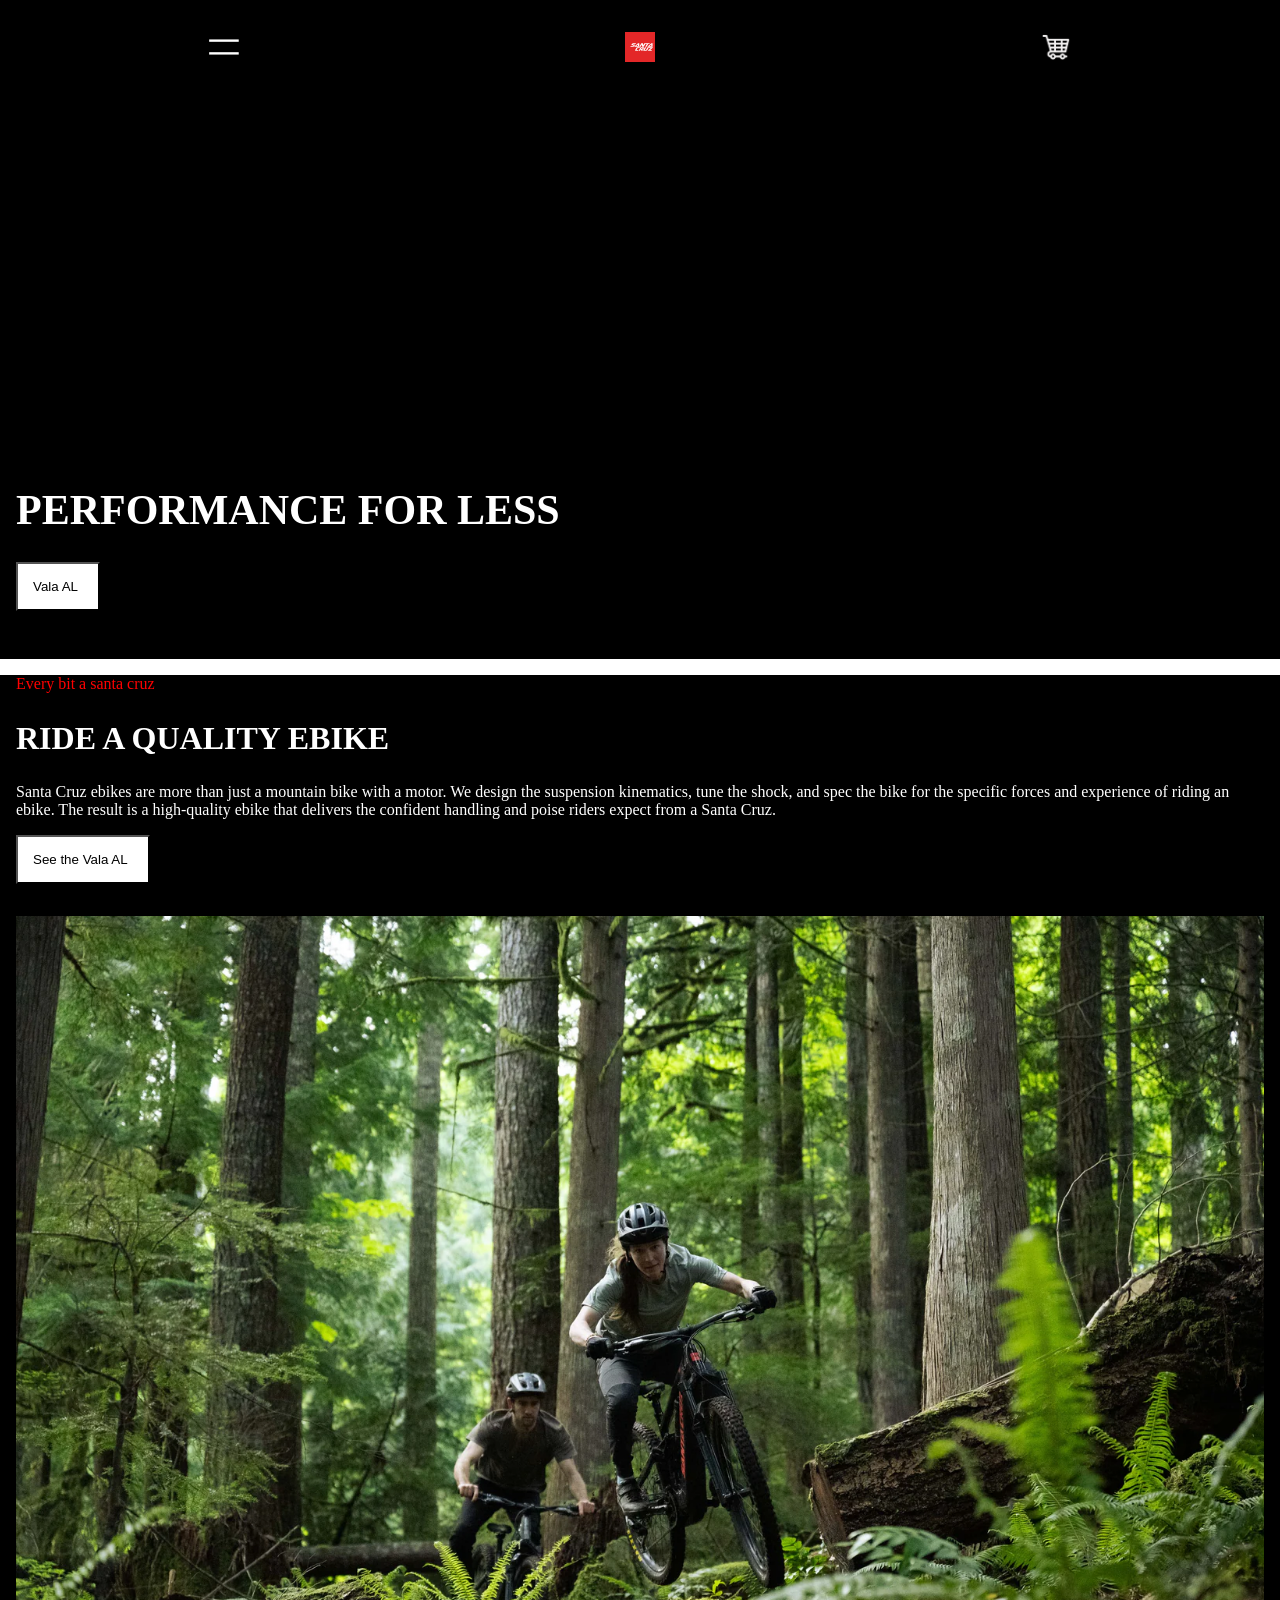
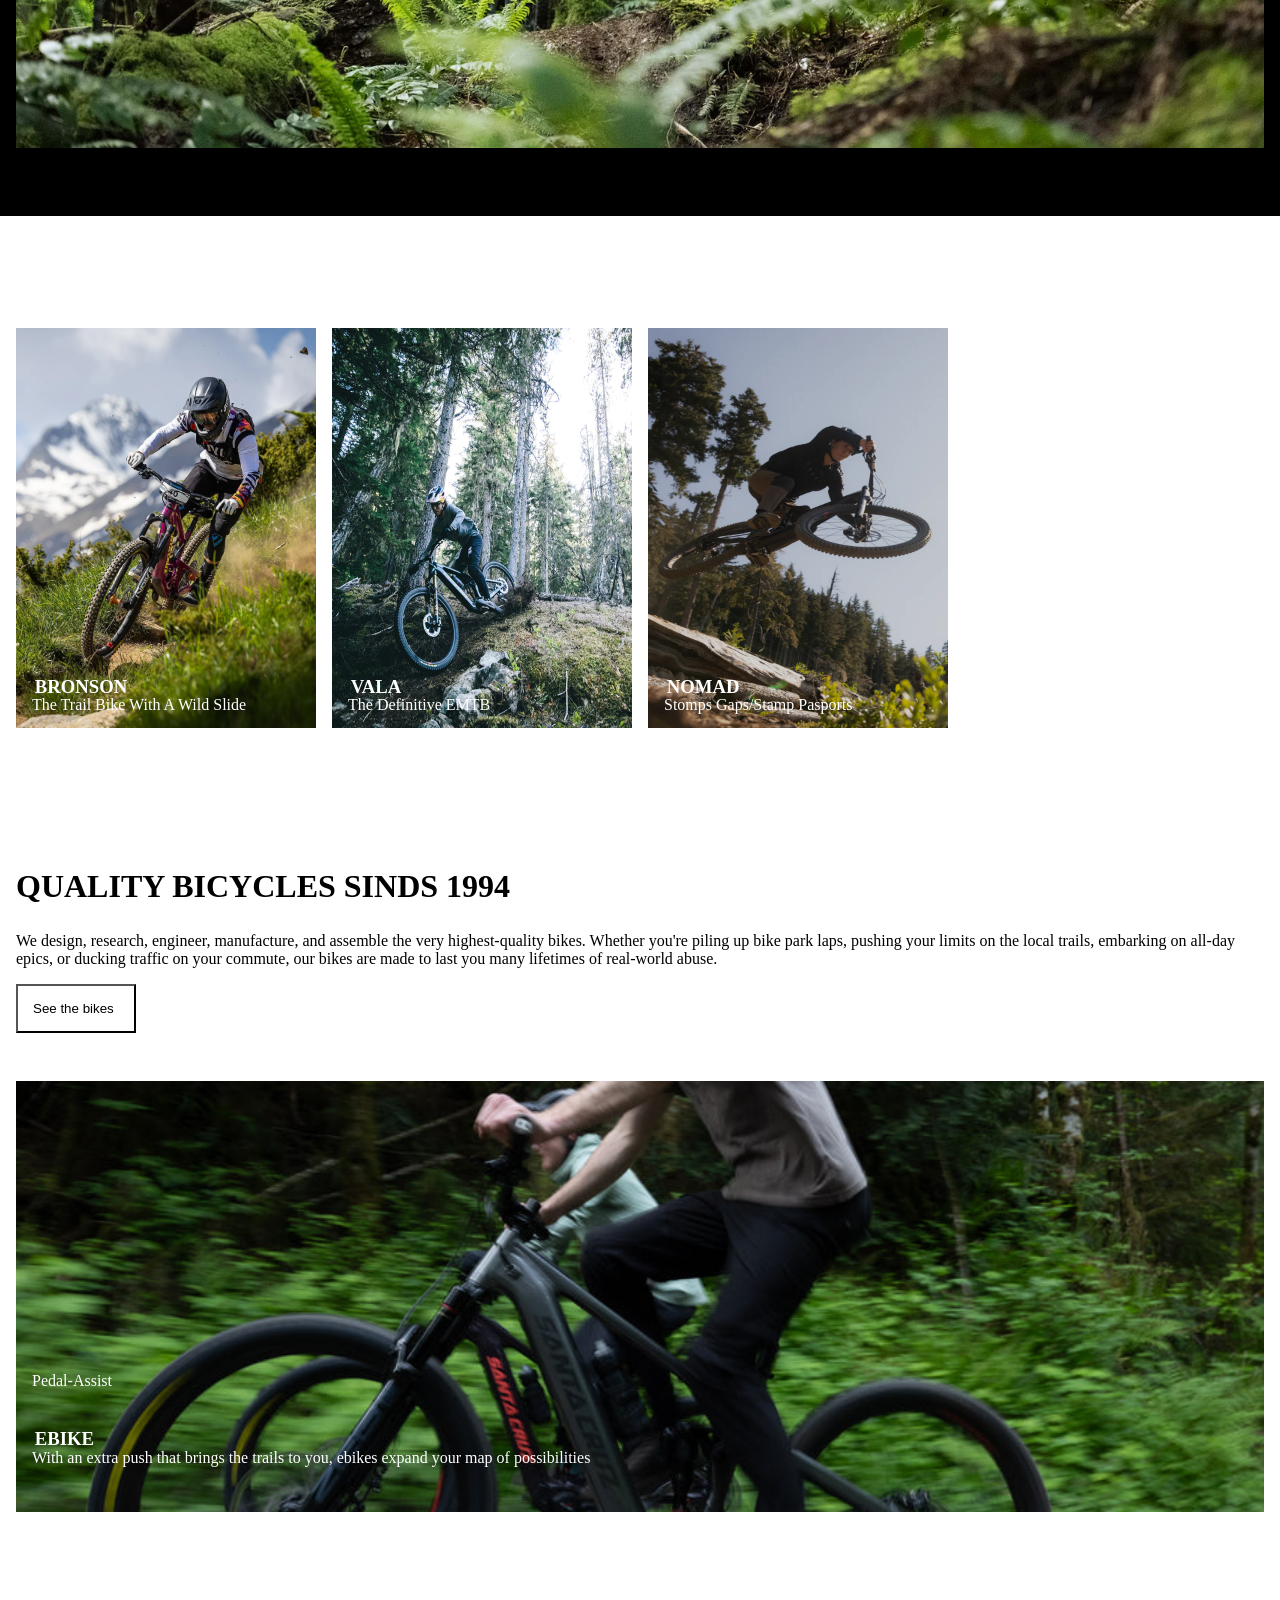
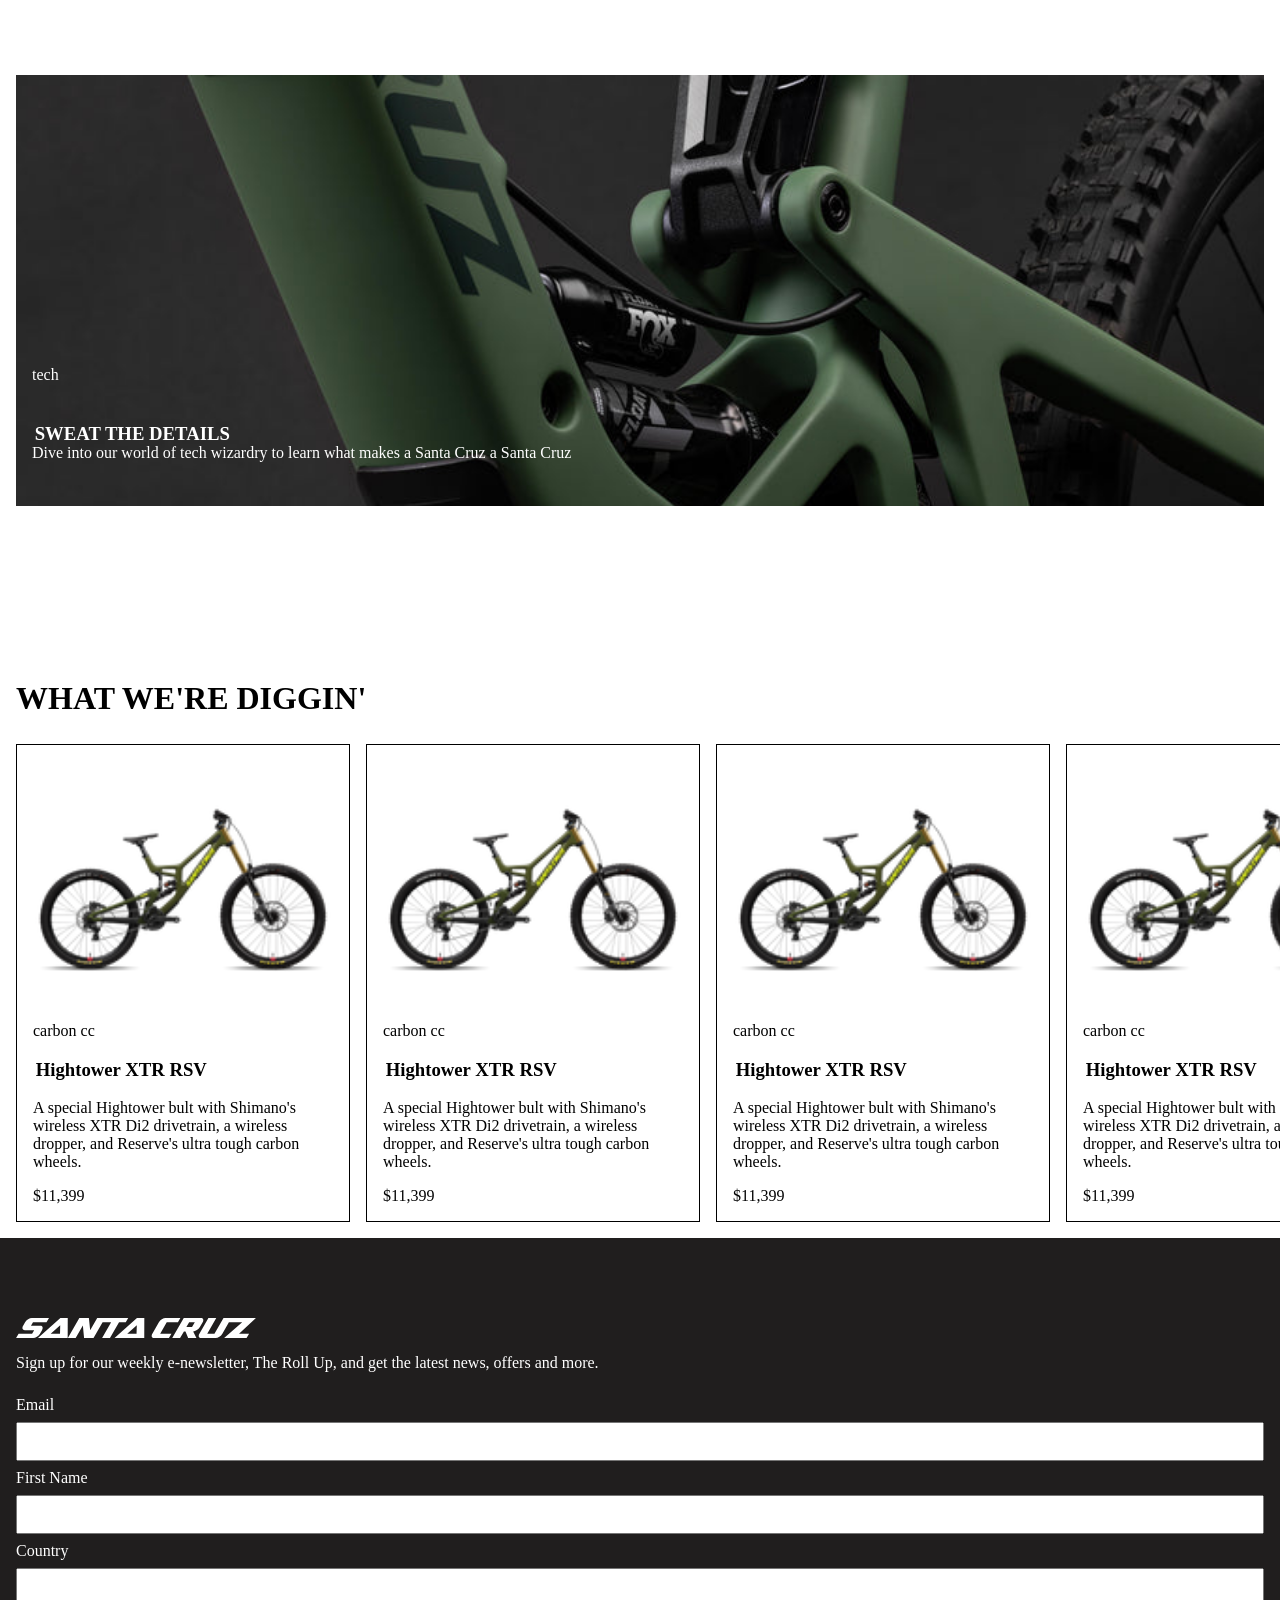
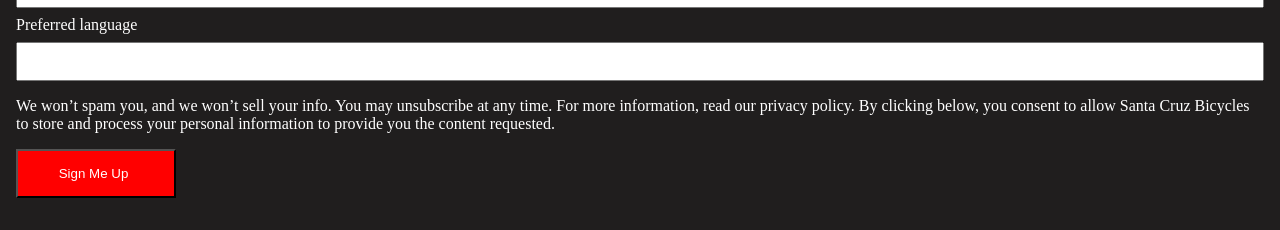
==== index.html @ 04591204 "Update index.html" ====
<!DOCTYPE html>
<html lang="en">
<head>
    <meta charset="UTF-8">
    <meta name="viewport" content="width=device-width, initial-scale=1.0">
    <title>Santacruz</title>
    <link rel="stylesheet" type="text/css" href="styles/style.css">
</head>
<body>
    <Header>
        <nav>
            <ul>
                <li> <img src="images/button-hamburger.png" alt="hamburger menu"> </li>
                <li> <img src="images/header-logo.svg" alt="logo santa cruz"> </li>
                <li> <img src="images/shoping-cart.jpg" alt="winkelkar button"> </li>
            </ul>     
        </nav>
        <h1> PERFORMANCE FOR LESS</h1>
        <button type="button"> Vala AL</button>
    </Header>

    <section>
        <p class=" subtekst"> Every bit a santa cruz</p>
        <h2> RIDE A QUALITY EBIKE</h2>
        <p> Santa Cruz ebikes are more than just a mountain bike with a motor. We design the suspension kinematics, tune the shock, and spec the bike for the specific forces and experience of riding an ebike. The result is a high-quality ebike that delivers the confident handling and poise riders expect from a Santa Cruz.</p>
        <button type="button"> See the Vala AL</button>
        <img src="images/img-bos.webp" alt="mtb rijder in het bos">
    </section>

    <section class="scrollbar">
        <div class=" scroll">
            <ul>
                <li> 
                    <img src="images/img-section.webp" alt="mtb rijder in de bergen"> 
                    <h3> BRONSON</h3>
                    <p> The Trail Bike With A Wild Slide</p>
                </li>
                <li> 
                    <img src="images/img-section2.jpg" alt="mtb rijder in het bos"> 
                    <h3>VALA</h3>
                    <p> The Definitive EMTB</p>
                </li>
                <li> 
                    <img src="images/img-section3.webp" alt="mtb rijder die een sprong maakt"> 
                    <h3>NOMAD</h3>
                    <p> Stomps Gaps/Stamp Pasports</p>
                </li>
            </ul>
        </div>
        <h2> QUALITY BICYCLES SINDS 1994</h2>
        <p> We design, research, engineer, manufacture, and assemble the very highest-quality bikes. Whether you're piling up bike park laps, pushing your limits on the local trails, embarking on all-day epics, or ducking traffic on your commute, our bikes are made to last you many lifetimes of real-world abuse.</p>
        <button type="button"> See the bikes</button>
    </section>

    <section class="preview">
        <ul>
            <li>
                <img src="images/PG_250523_Vala_01085.jpg" alt="afbeelding voor een electrische mtb bike">
                <div class="tekst-over-img"> 
                    <p> Pedal-Assist</p>
                    <h3>EBIKE</h3>
                    <p> With an extra push that brings the trails to you, ebikes expand your map of possibilities</p>
                </div>   
            </li>
            <li>
                <img src="images/MY26_bronson_details_011.jpg" alt="closse up van het frame van de fiets">
                <p> tech </p>
                <h3>SWEAT THE DETAILS</h3>
                <p> Dive into our world of tech wizardry to learn what makes a Santa Cruz a Santa Cruz</p>
            </li>
        </ul>
    </section>
    <section>
        <h2> WHAT WE'RE DIGGIN'</h2>
        <ul>
            <li>
                <img src="images/MY25_V10_CC_DH_X01_GlossKelpGreen_2052f080-0261-4705-94ce-bcce536d07d3.png" alt=" voorbeeld van een product fiets">
                <p> carbon cc</p>
                <h3> Hightower XTR RSV </h3>
                <p> A special Hightower bult with Shimano's wireless XTR Di2 drivetrain, a wireless dropper, and Reserve's ultra tough carbon wheels.</p>
                <p> $11,399</p>
            </li>
            <li>
                <img src="images/MY25_V10_CC_DH_X01_GlossKelpGreen_2052f080-0261-4705-94ce-bcce536d07d3.png" alt=" voorbeeld van een product fiets">
                <p> carbon cc</p>
                <h3> Hightower XTR RSV </h3>
                <p> A special Hightower bult with Shimano's wireless XTR Di2 drivetrain, a wireless dropper, and Reserve's ultra tough carbon wheels.</p>
                <p> $11,399</p>
            </li>
            <li>
                <img src="images/MY25_V10_CC_DH_X01_GlossKelpGreen_2052f080-0261-4705-94ce-bcce536d07d3.png" alt=" voorbeeld van een product fiets">
                <p> carbon cc</p>
                <h3> Hightower XTR RSV </h3>
                <p> A special Hightower bult with Shimano's wireless XTR Di2 drivetrain, a wireless dropper, and Reserve's ultra tough carbon wheels.</p>
                <p> $11,399</p>
            </li>
            <li>
                <img src="images/MY25_V10_CC_DH_X01_GlossKelpGreen_2052f080-0261-4705-94ce-bcce536d07d3.png" alt=" voorbeeld van een product fiets">
                <p> carbon cc</p>
                <h3> Hightower XTR RSV </h3>
                <p> A special Hightower bult with Shimano's wireless XTR Di2 drivetrain, a wireless dropper, and Reserve's ultra tough carbon wheels.</p>
                <p> $11,399</p>
            </li>
            <li>
                <img src="images/MY25_V10_CC_DH_X01_GlossKelpGreen_2052f080-0261-4705-94ce-bcce536d07d3.png" alt=" voorbeeld van een product fiets">
                <p> carbon cc</p>
                <h3> Hightower XTR RSV </h3>
                <p> A special Hightower bult with Shimano's wireless XTR Di2 drivetrain, a wireless dropper, and Reserve's ultra tough carbon wheels.</p>
                <p> $11,399</p>
            </li>
            <li>
                <img src="images/MY25_V10_CC_DH_X01_GlossKelpGreen_2052f080-0261-4705-94ce-bcce536d07d3.png" alt=" voorbeeld van een product fiets">
                <p> carbon cc</p>
                <h3> Hightower XTR RSV </h3>
                <p> A special Hightower bult with Shimano's wireless XTR Di2 drivetrain, a wireless dropper, and Reserve's ultra tough carbon wheels.</p>
                <p> $11,399</p>
            </li>
        </ul>
    </section>

    <footer>
        <img src="images/santa_cruz.svg" alt="logo 2 santa cruz footer">
        <p> Sign up for our weekly e-newsletter, The Roll Up, and get the latest news, offers and more.</p>
        <label> Email</label>
        <input type="email">
        <label> First Name</label>
        <input type="name">
        <label> Country</label>
        <input type="country">
        <label> Preferred language</label>
        <input type="language">
        <p> We won’t spam you, and we won’t sell your info. You may unsubscribe at any time. For more information, read our privacy policy.
            By clicking below, you consent to allow Santa Cruz Bicycles to store and process your personal information to provide you the content requested.</p>
        <button> Sign Me Up</button>
        <a href="product.html"> </a>
    </footer>
</body>
</html>
---- styles/style.css ----
*{
    color: white;
    list-style: none;

}

ul{

    padding: 0px;
}

@font-face {
    font-family: 'proxima-nova';
    src: url(webfontkit-20251126-034941/proxima_nova_regular-webfont.woff2);
    font-weight: normal;
    font-style: normal;
}

@font-face {
    font-family: 'bold';
    src: url(webfontkit-20251126-034941/proxima_nova_semibold-webfont.woff2);
    font-weight: bold;
    font-style: bold;
}

body{
    margin: 0px;
}
.subtekst{
    color: red;
}

h1{
    margin-top: 10em;
    font-size: 42px;
    font-family: 'bold';
}

h2{
 font-size: 32px;
 font-family: 'bold';
}

h3{
    font-family: 'bold';
}

p{
    font-family: 'proxima-nova';
    font-size: 16px;
}

header{
    background-color: black;
    padding-bottom: 3em;
    padding-top: 1em;
}

section, header{
    padding-left: 1em;
    padding-right: 1em;
}

header ul{
    display:flex;
    flex-direction: row;
    justify-content: space-around;
    padding: 0px 0px 0px 0px;
    align-items: center;
}
ul:first-of-type img{
    width: 30px;
}


    



button{
    background-color: white;
    color: black;
    padding: 15px 20px 15px 15px;

}



section:first-of-type{
    background-color: black;
    padding-bottom: 4em;
}

section img{
    max-width: 100%;
    min-width: 300px;
    padding-top: 2em;
}

.scrollbar ul{
    display:flex;
    flex-direction: row;
    flex-shrink: none;
    gap: 1em;
    padding: 0px;

}
 
section:nth-of-type(2){
    background-color: white;
    margin: 0px;
}

.scroll{
    overflow:scroll;
    padding-top: 4em;
}
section:nth-of-type(2) p{
    color:black;
}
section:nth-of-type(2) h2{
    color: black;
}

.scrollbar li img{
width: 300px;
height: 400px;
}

.scrollbar h3{
    position: relative;
    bottom: 4em;
    color: white;
    padding-left: 1em;
    padding-right: 1em;
}

.scrollbar li p{
    position: relative;
    bottom: 6em;
    color: white;
    padding-left: 1em;
    padding-right: 1em;
}




section:nth-of-type(3) img{
    width: 100%;
    height:431px;
    object-fit: cover;
}

section:nth-of-type(3) ul{
    display:flex;
    flex-direction: column;
    padding-left: 0px;
}

.preview p{
    position:relative;
    bottom: 10em;
    color:  white;
    padding-left: 1em;
    padding-right: 1em;
}

.preview h3{
    position: relative;
    bottom: 7.5em;
    padding-left: 1em;
    padding-right: 1em;
    
}

section:nth-of-type(4){
    overflow: scroll;
}

section:nth-of-type(4) ul{
    display:flex;
    flex-direction: row;
    gap: 1em;


}

section:nth-of-type(4) p, section:nth-of-type(4) h3{
    color: black;
    padding-left: 1em;
    padding-right: 1em;
}

section:nth-of-type(4) img{
    padding-left: 1em;
    padding-right: 1em;
}

section:nth-of-type(4) li{
    border-color: black;
    border: 1px solid black;
}

section:nth-of-type(4) h2{
    color: black;
}

footer{
    background-color: #201e1e;
    padding-left: 1em;
    padding-right: 1em;
    padding-top: 2em;
    padding-bottom: 2em;
    display: flex;
    flex-direction: column;
}
footer button{
    width: 12em;
    background-color: red;
    color: white;
}

footer img{
    width: 15em;
    padding-top: 3em;
}

label{
    padding-top: 0.5em;
    padding-bottom: 0.5em;
}
input{
    height: 2.5em;
}
.v10 {
    display: flex;
    Flex-direction: column;
    Justify-content: center;
    align-items: center;
}

.img {
    display: grid;
    grid-template-columns: 1fr;
    grid-template-rows: 1fr;    
    height: 33em;               
    overflow: hidden;
}

.img img {
    grid-area: 1 / 1;
    width: 100%;
    height: 100%;
    object-fit: cover;
}

.img .tekst {
    grid-area: 1 / 1;
    
    display: flex;
    flex-direction: column;
    justify-content: center;
    align-items: center;
    text-align: center;
}

.img .tekst h2, .img .tekst p{
    color: white;
}

.race{
height: 25em;
object-fit: cover;
}

.the-eighth img:nth-of-type(2){
    height: 25em;
    object-fit: cover;
}

.puzzle h2, .puzzle p{
    color: black;
}

.puzzle li{
    border-style: solid;
    border-color: black;
}
.puzzle ul li img{
    height: 13em;
    width: 100%;
    padding-bottom: 2em;
}

.puzzle li h3, .puzzle li p{
    color: black;
    padding-left: 1em;
}

.puzzle ul{
    display: flex;
    flex-direction: column;
    gap: 1em;
}

.details{
    background-color: black;
}

.details ul li p, .details ul li h3, .details ul li button{
    color: white;
}

.about h2, .about p{
    color: black;
}

.about{
    padding-left: 1em;
    padding-bottom: 2em;
}

.filter{
    display:flex;
    Flex-direction: row;
    gap: 1em;
}

.filter button{
    background-color: #f2f2f2;
    border-color: white;
    color: #201e1e;
    font-size: 12px;
    padding: 0.5em;
}
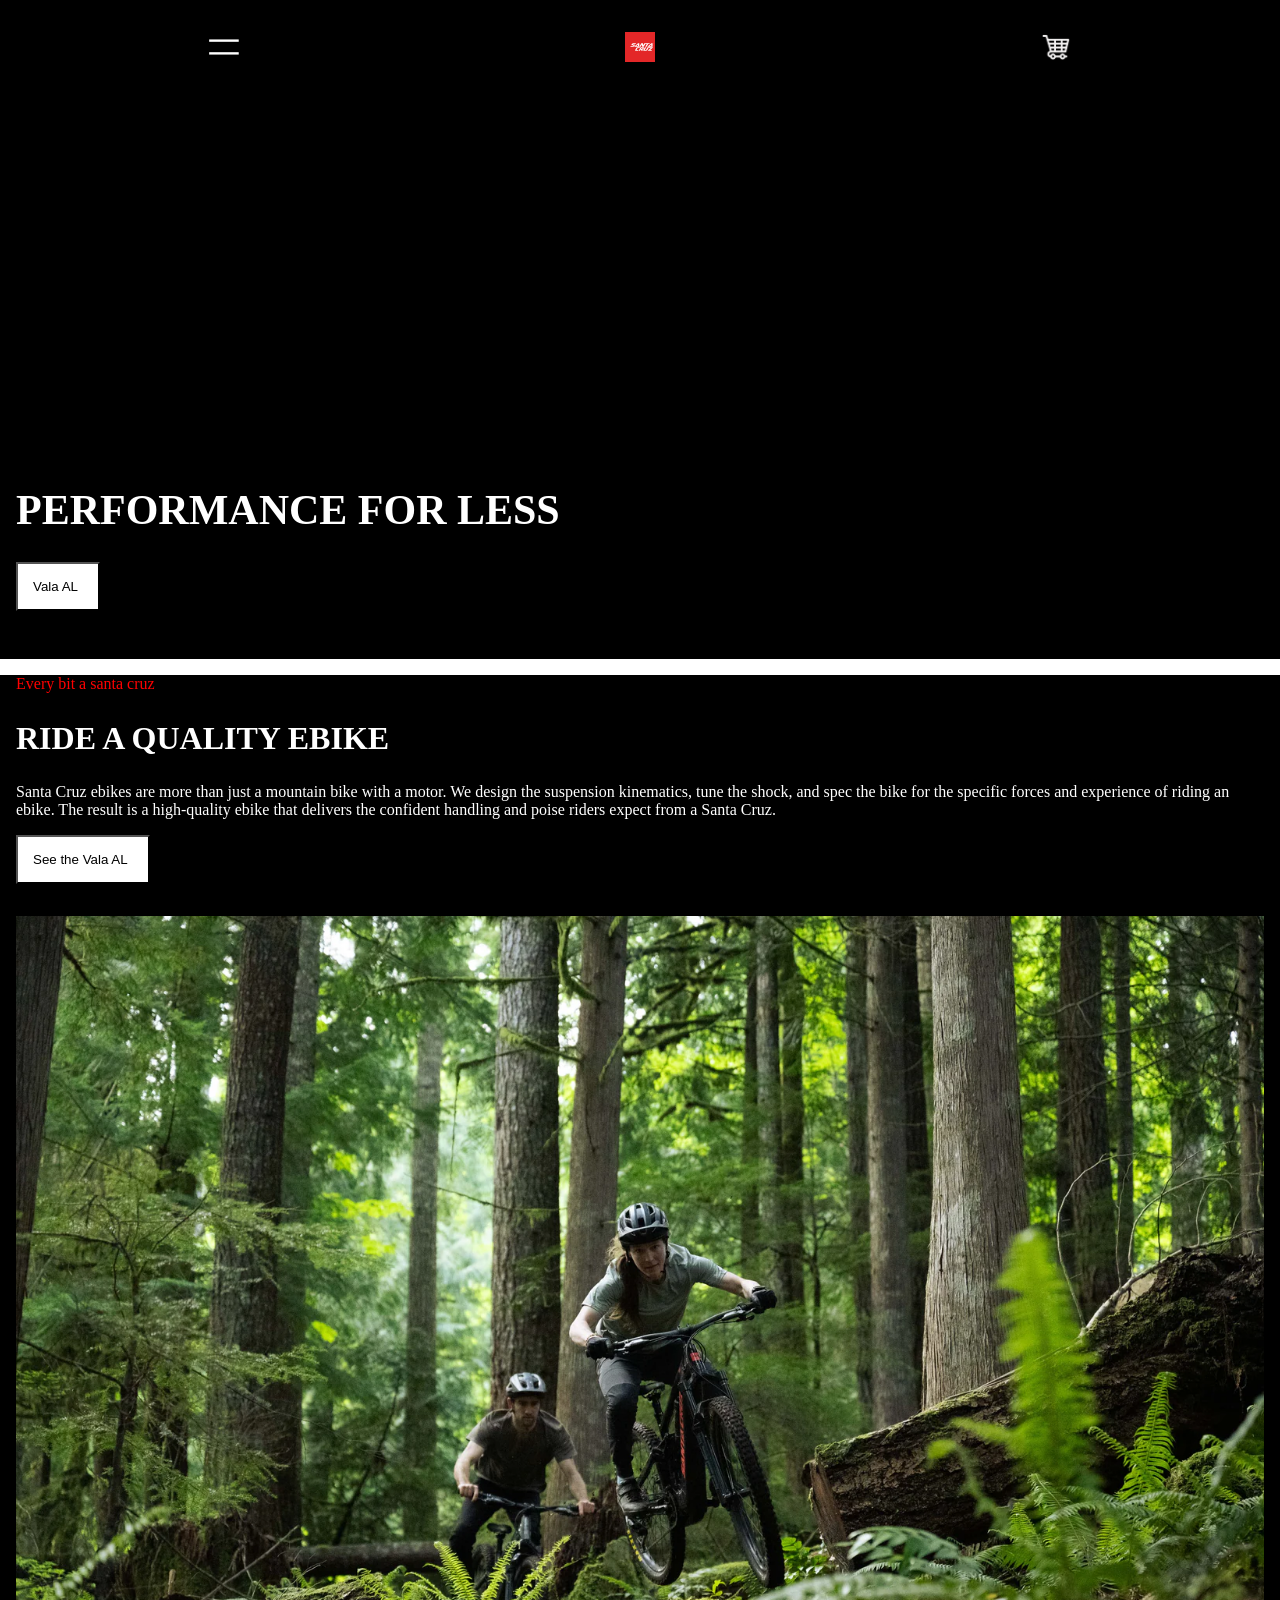
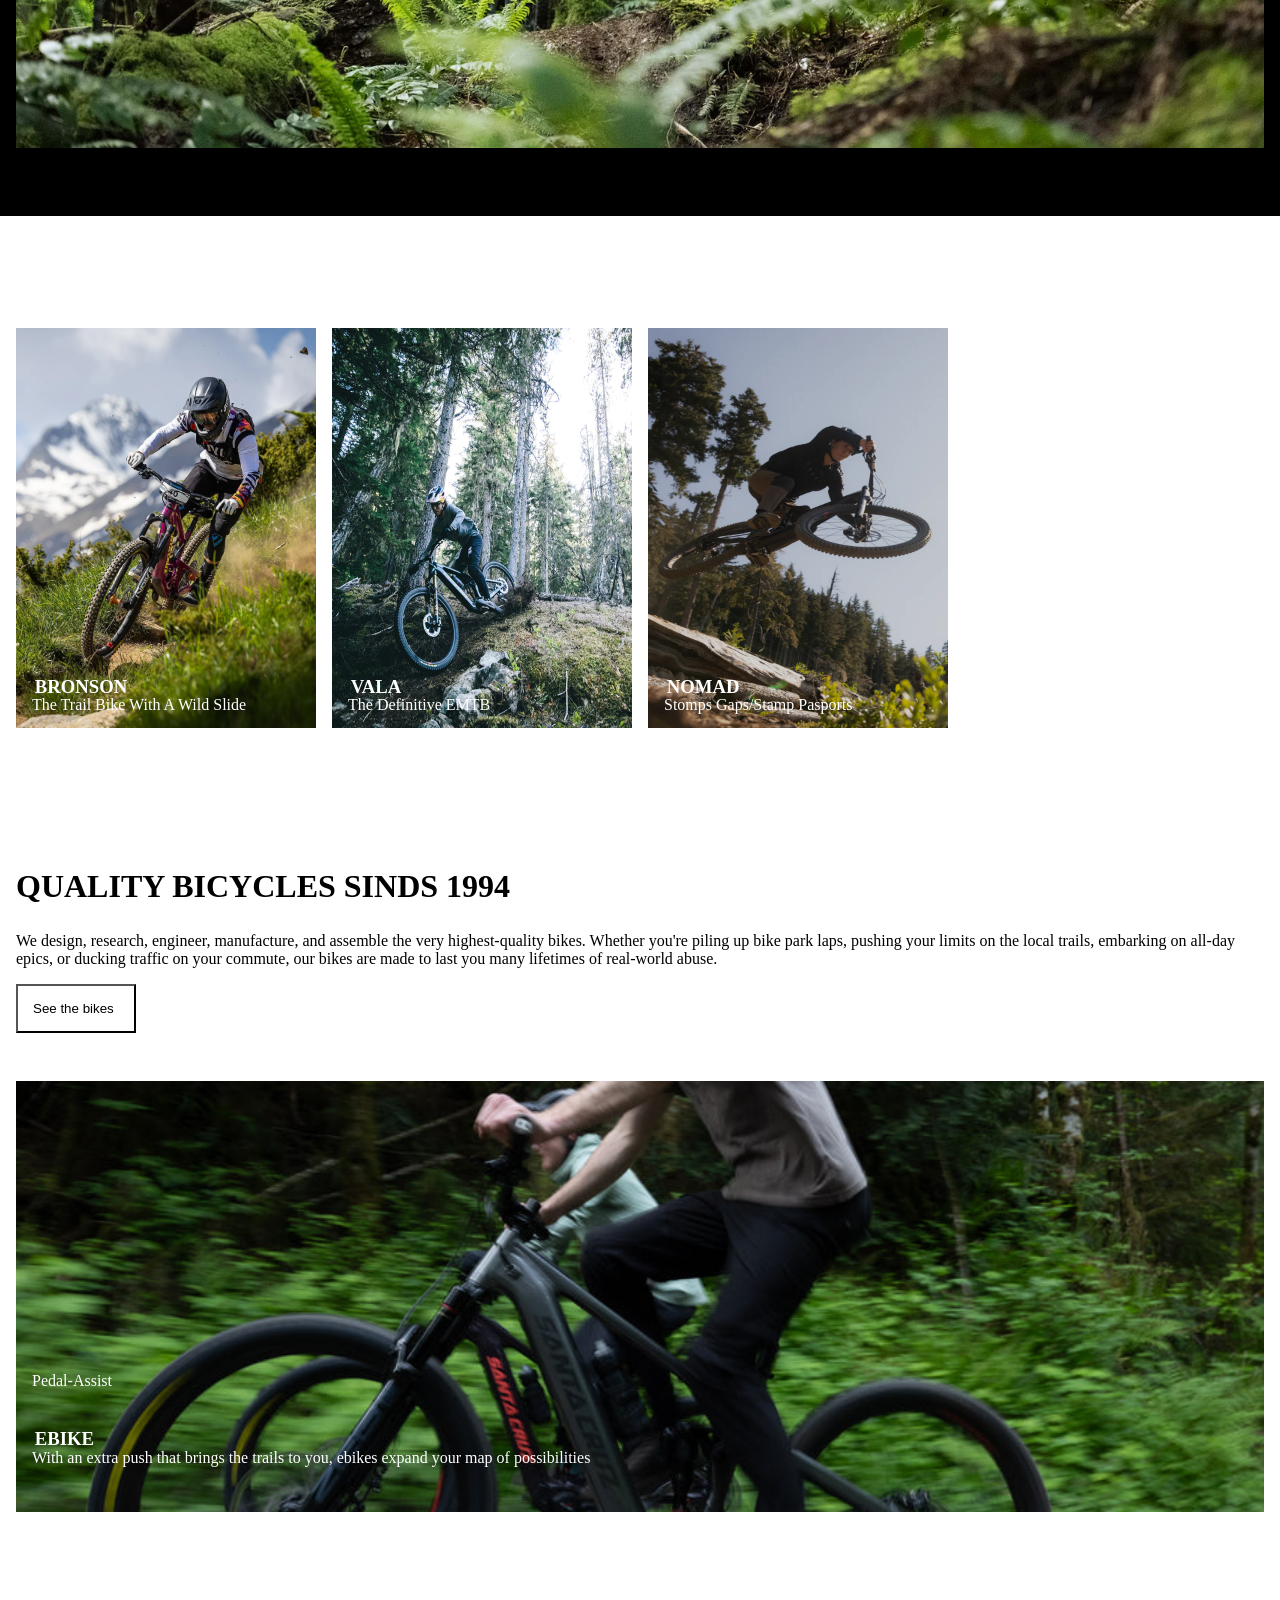
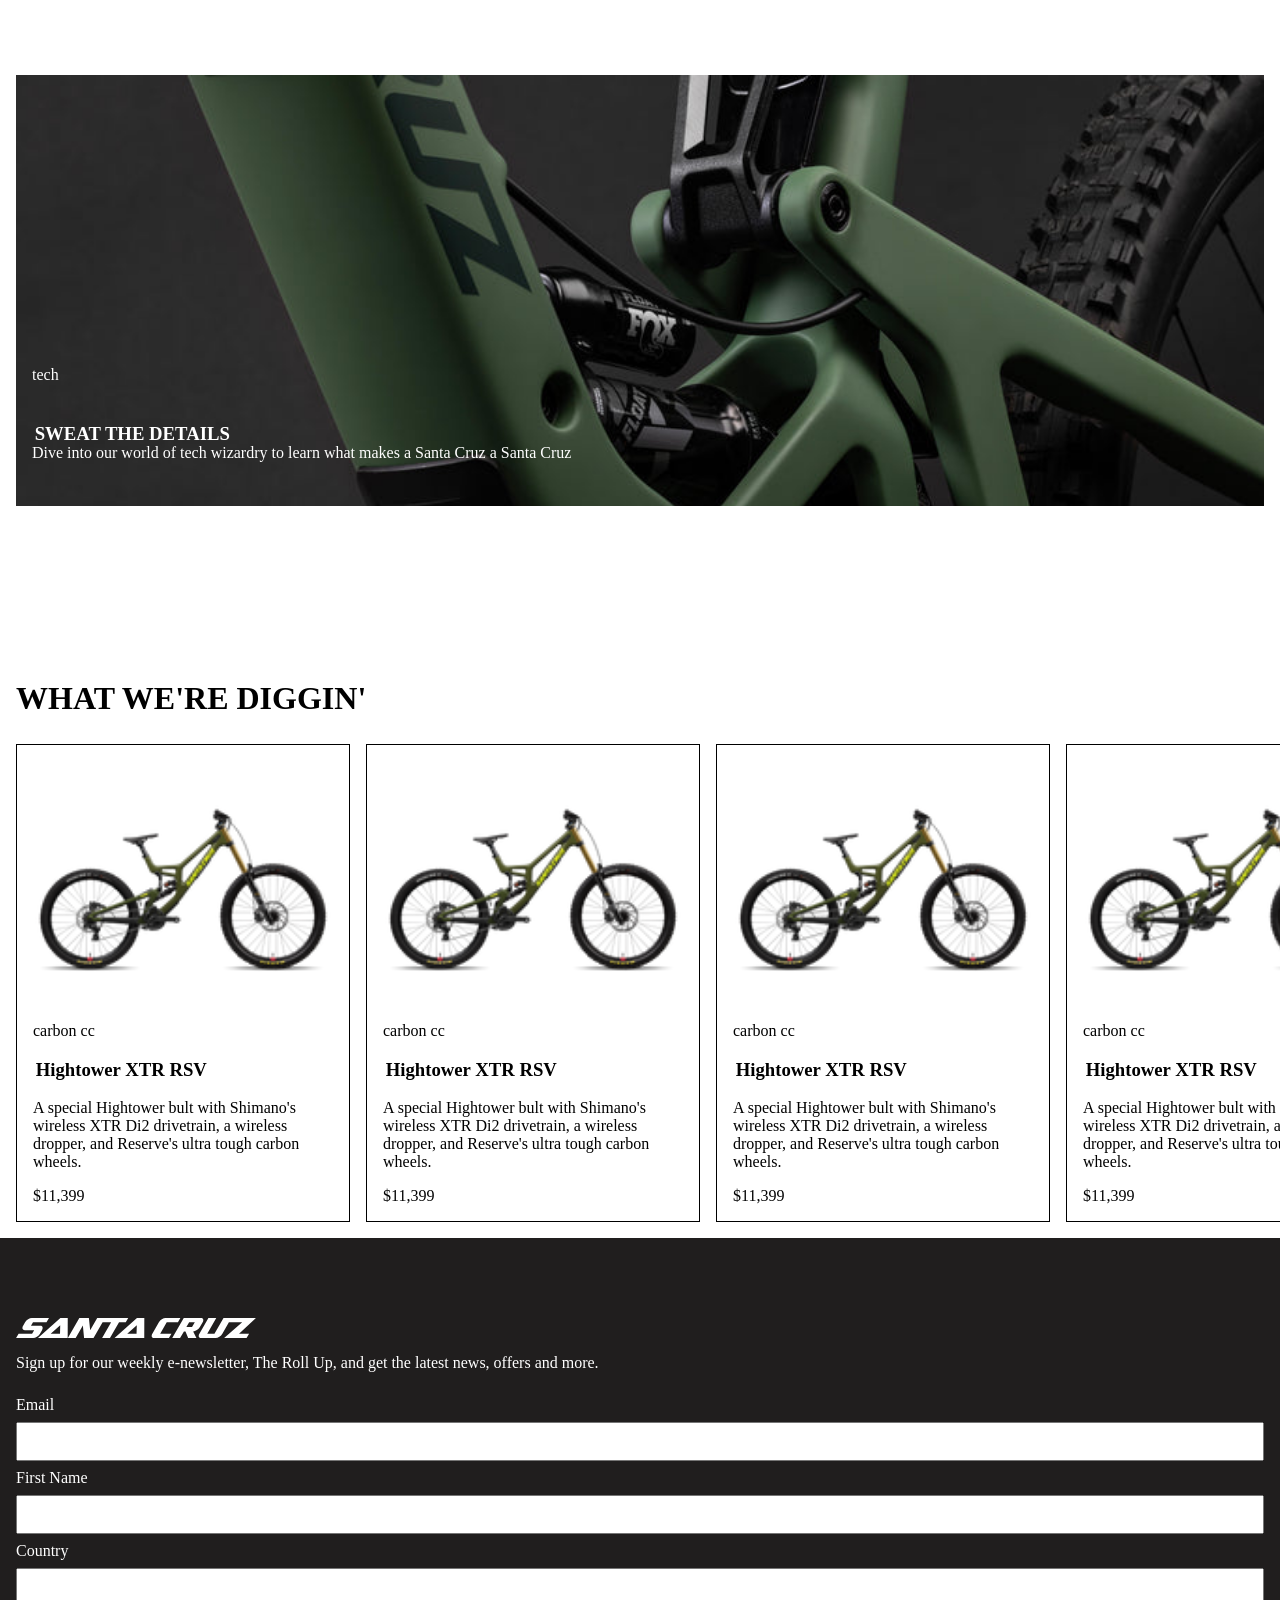
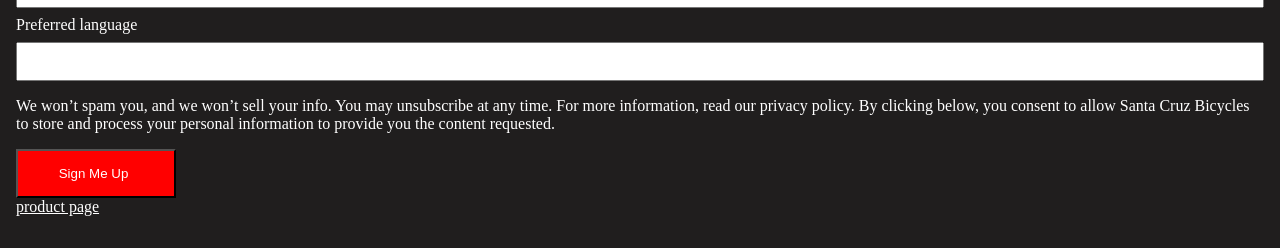
==== commit b62322d2: "Update index.html" ====
--- a/index.html
+++ b/index.html
@@ -132,7 +132,7 @@
         <p> We won’t spam you, and we won’t sell your info. You may unsubscribe at any time. For more information, read our privacy policy.
             By clicking below, you consent to allow Santa Cruz Bicycles to store and process your personal information to provide you the content requested.</p>
         <button> Sign Me Up</button>
-        <a href="product.html"> </a>
+        <a href="product.html"> product page </a>
     </footer>
 </body>
 </html>
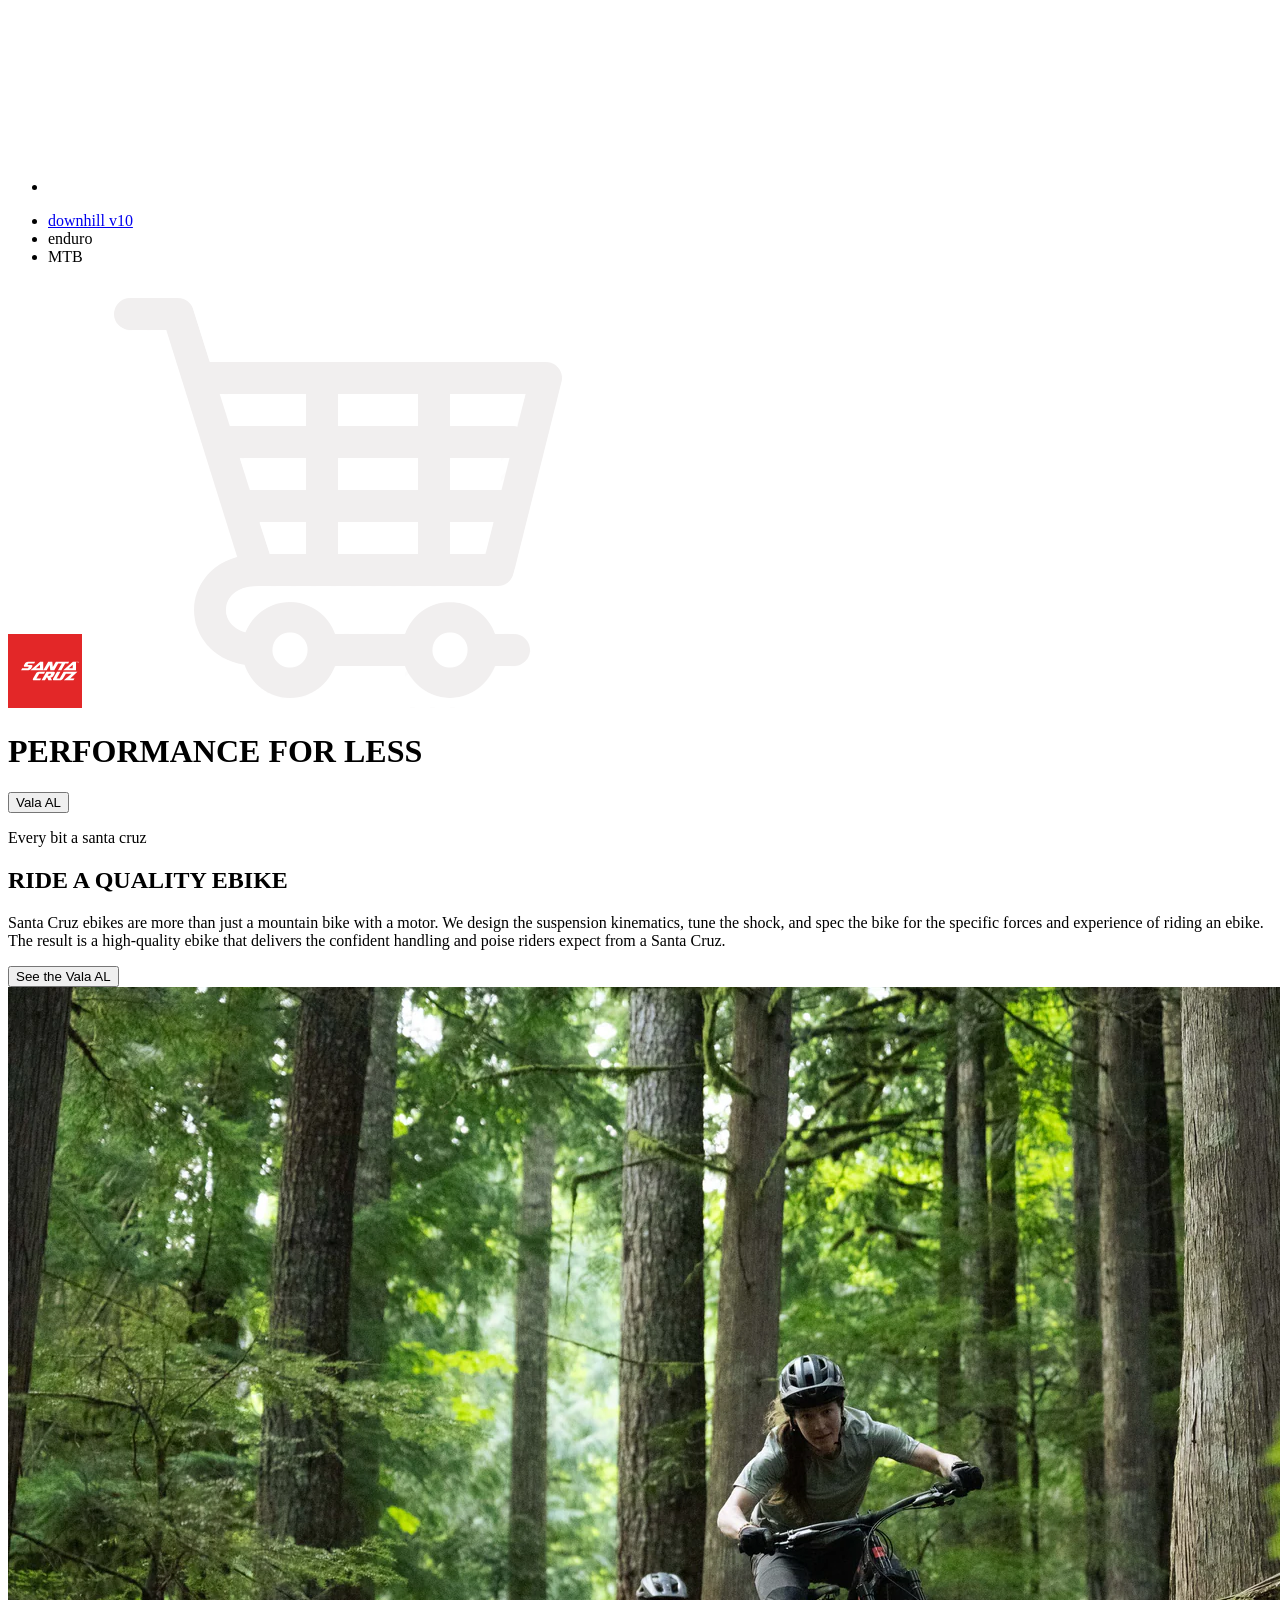
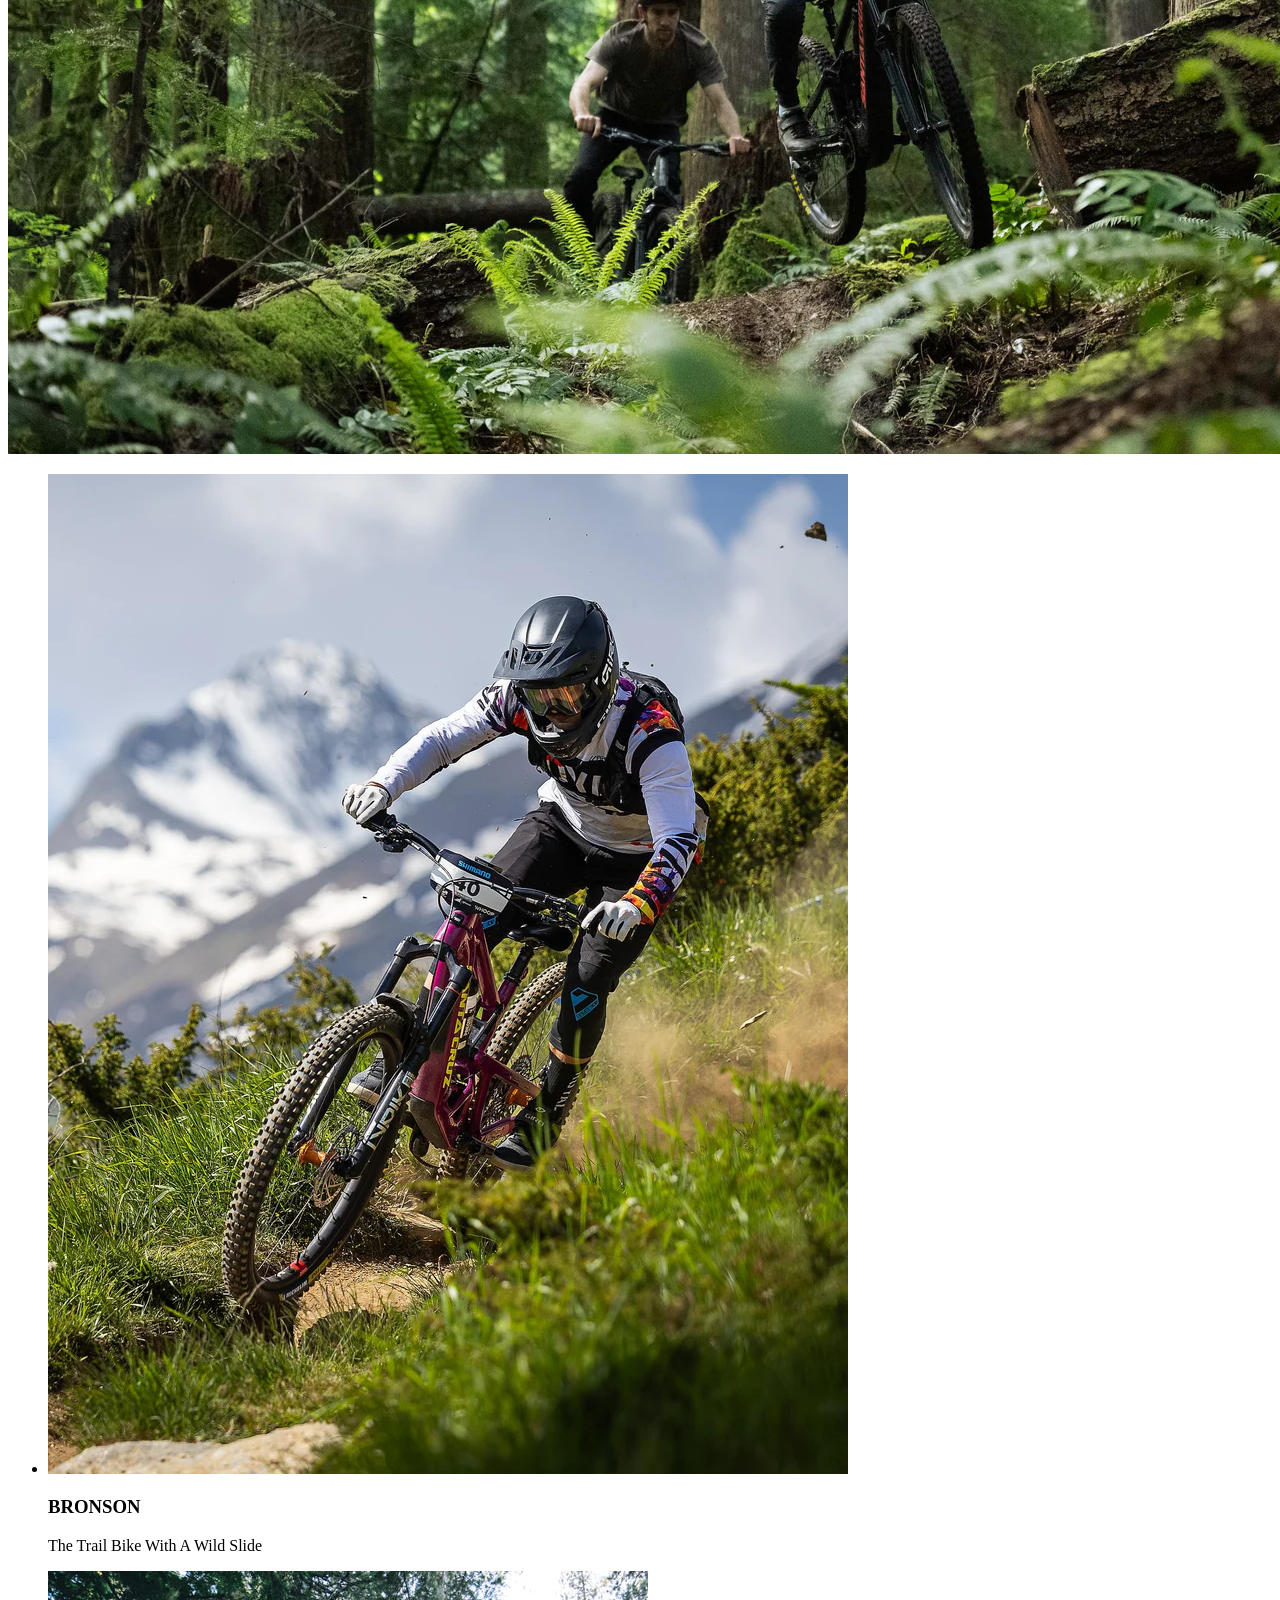
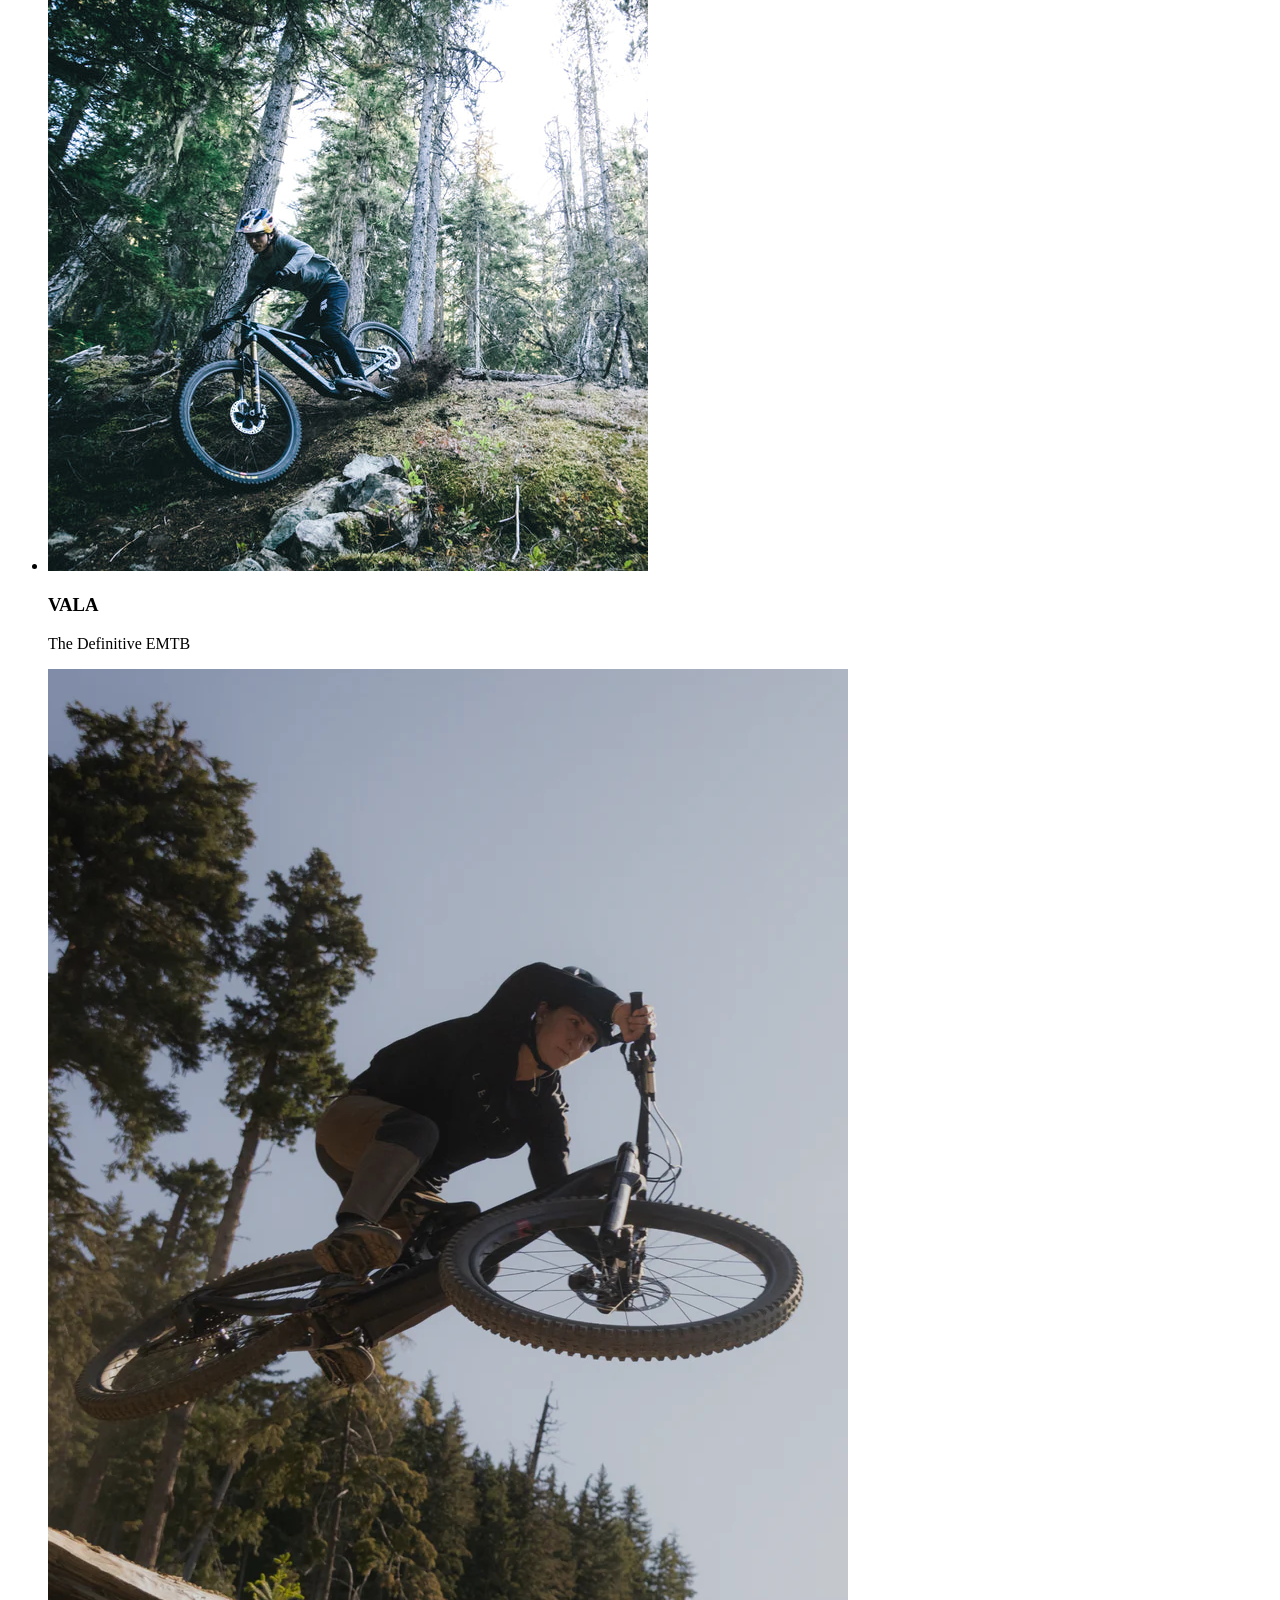
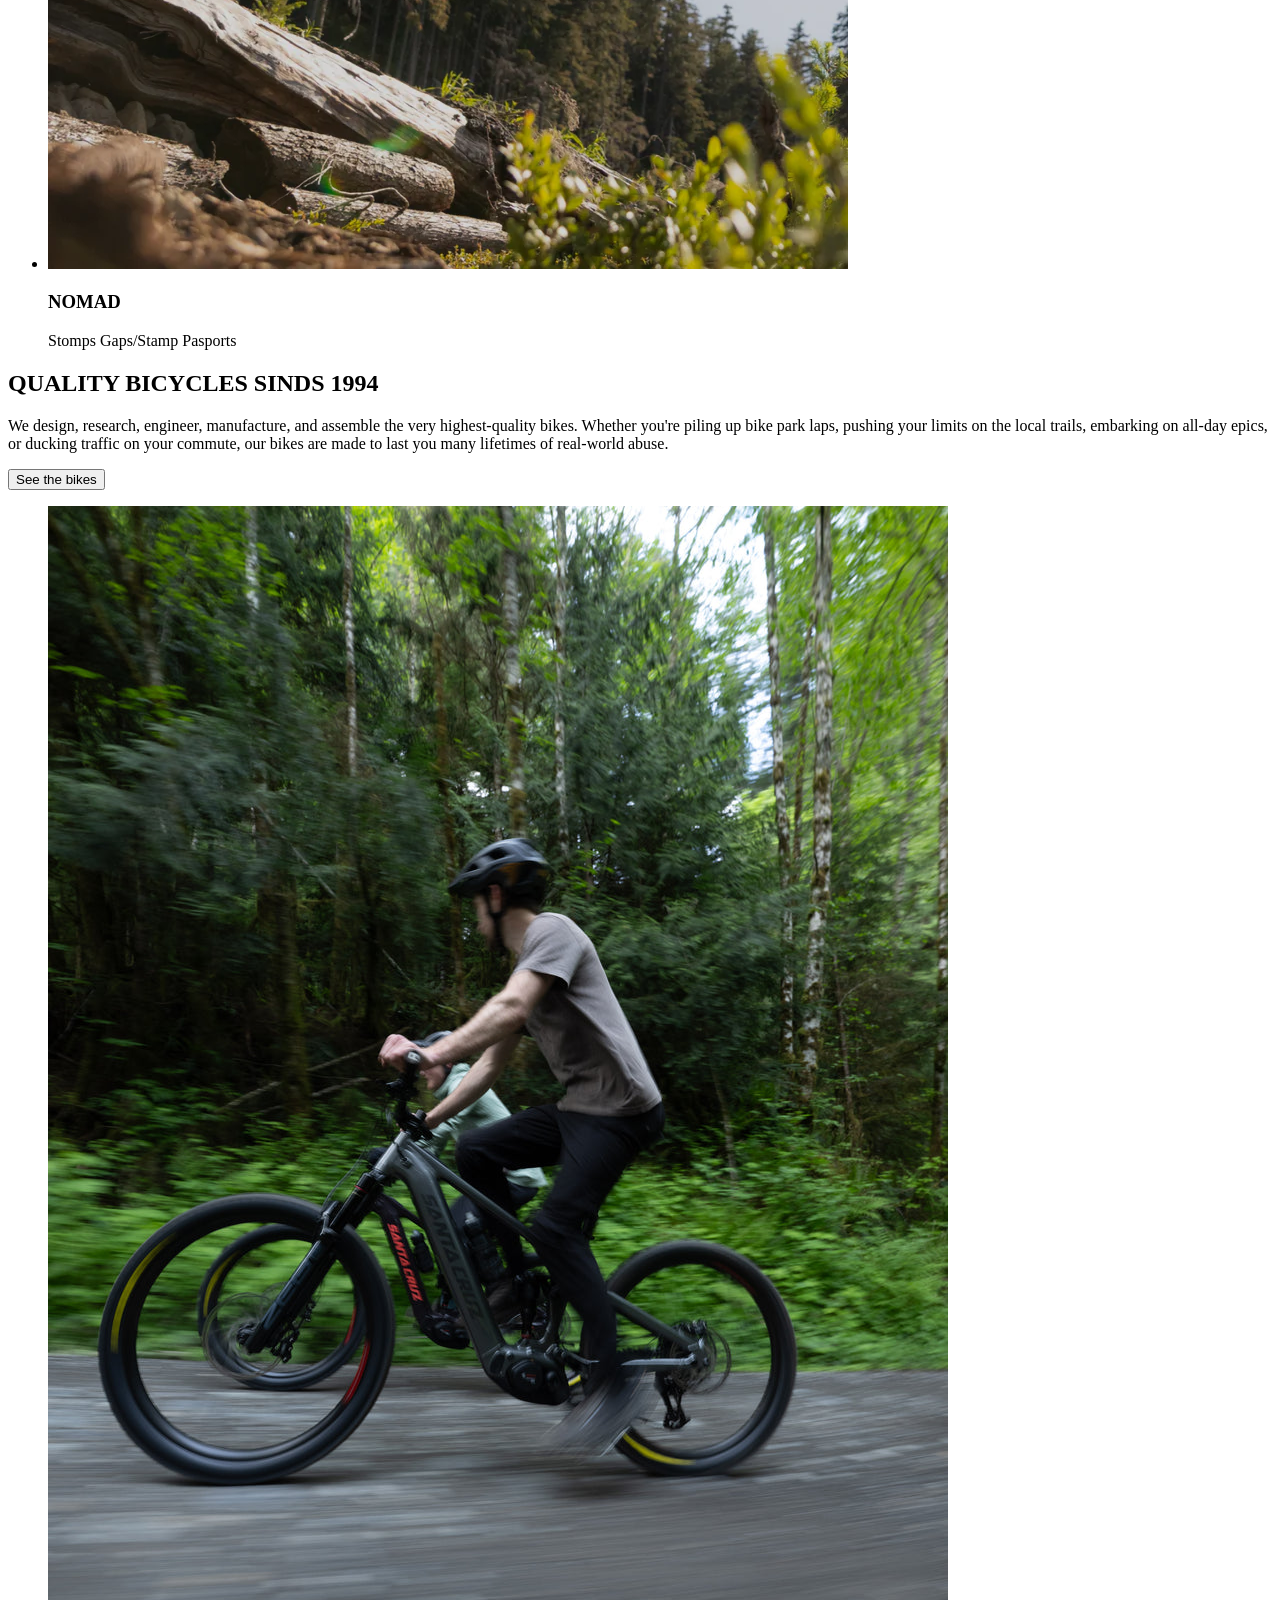
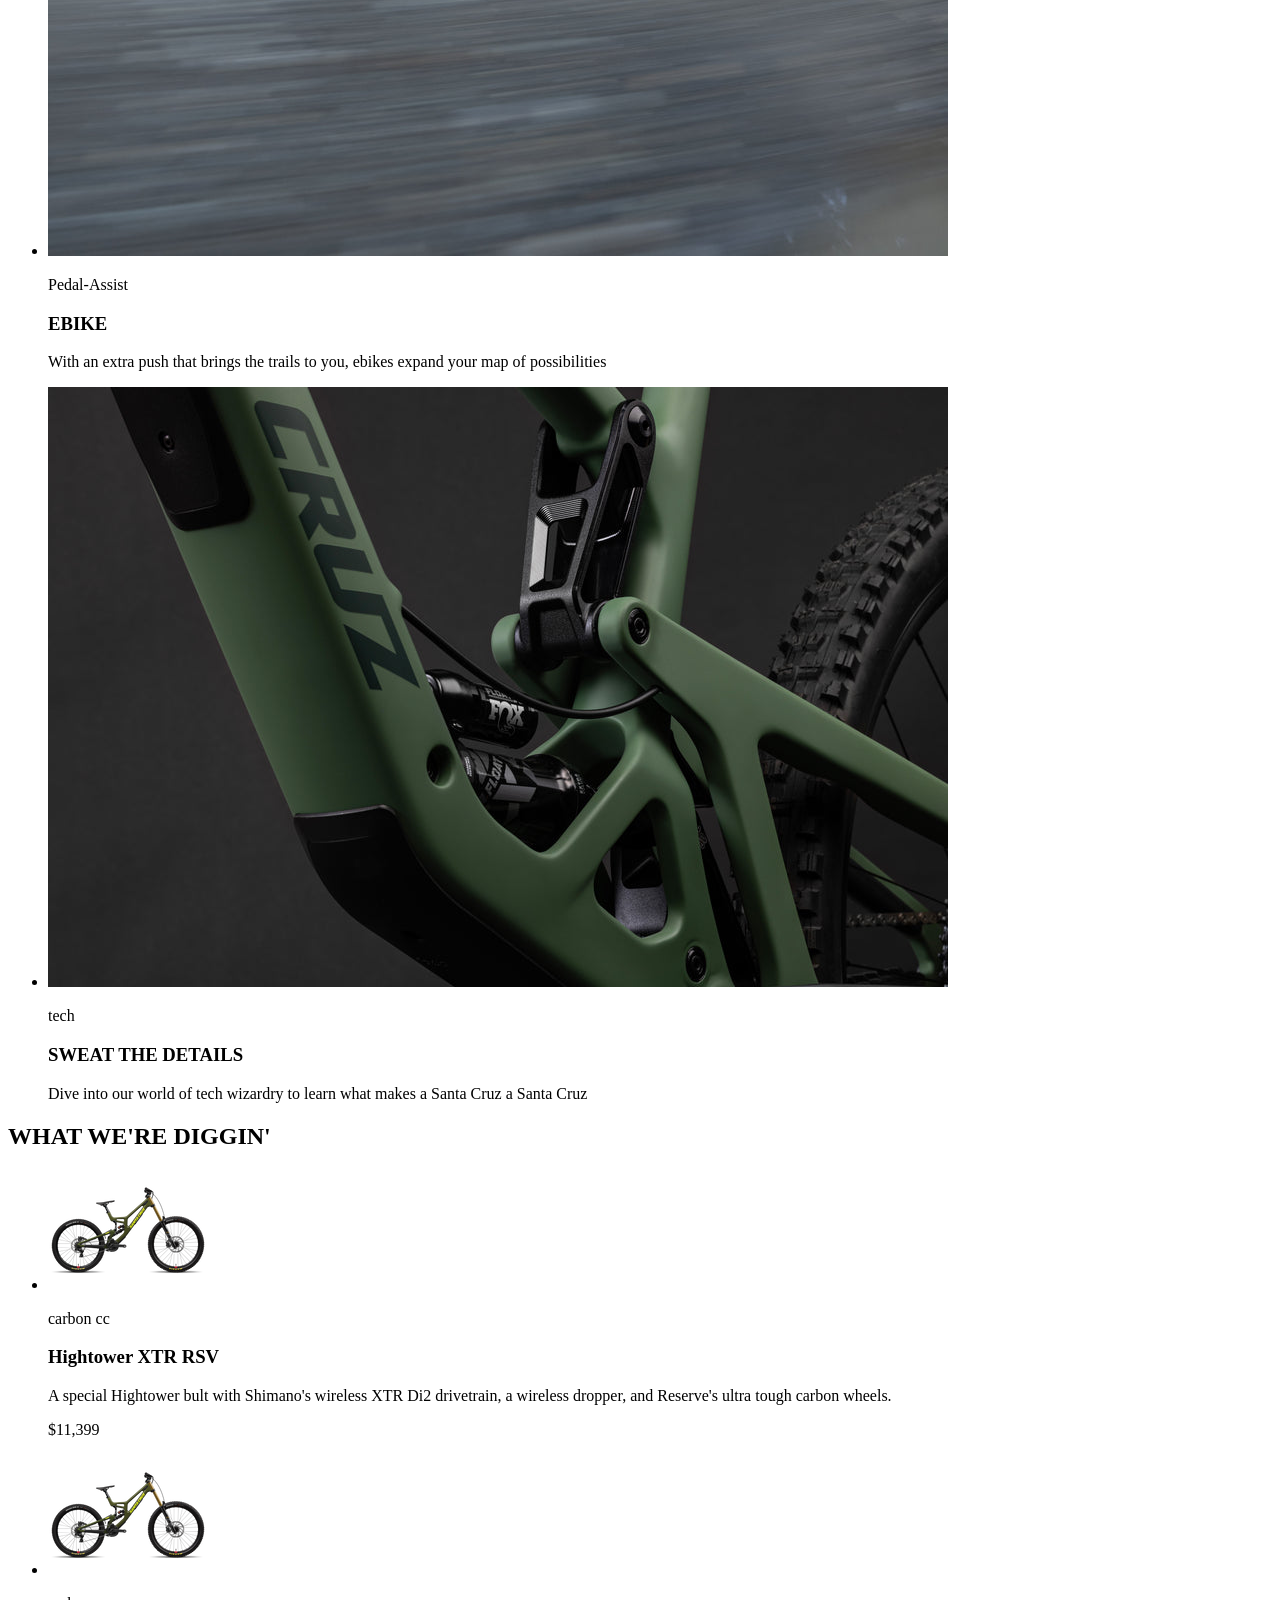
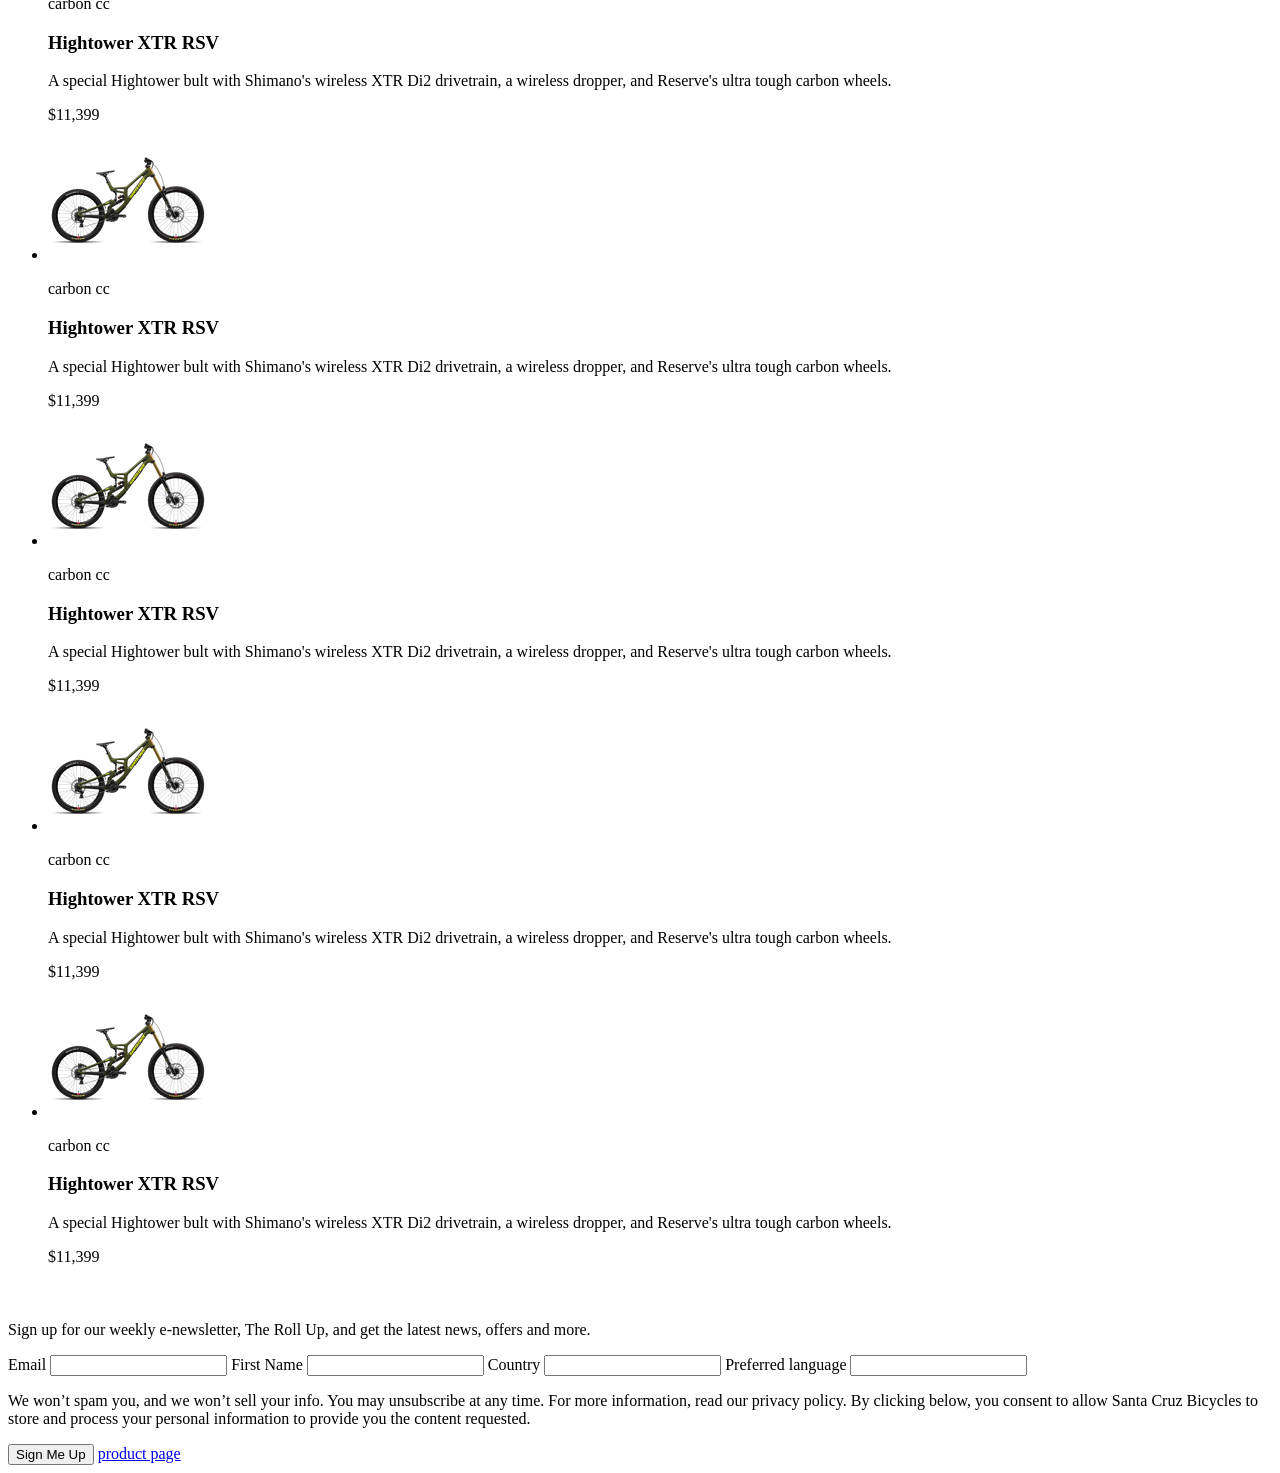
==== commit 19012102: "Update index.html" ====
--- a/index.html
+++ b/index.html
@@ -4,27 +4,45 @@
     <meta charset="UTF-8">
     <meta name="viewport" content="width=device-width, initial-scale=1.0">
     <title>Santacruz</title>
-    <link rel="stylesheet" type="text/css" href="styles/style.css">
+    <link rel="stylesheet" type="text/css" href="styles.css">
+    
 </head>
 <body>
+    
     <Header>
-        <nav>
-            <ul>
-                <li> <img src="images/button-hamburger.png" alt="hamburger menu"> </li>
-                <li> <img src="images/header-logo.svg" alt="logo santa cruz"> </li>
-                <li> <img src="images/shoping-cart.jpg" alt="winkelkar button"> </li>
-            </ul>     
-        </nav>
+
+        <video autoplay loop muted class="background-video">
+            <source src="images/6576765_MountainBikeExtremeSportsActionAdrenaline_By_MXR_Productions_Artlist_HD.mp4" type="video/mp4">
+        </video>
+        
+        <div class="nav">
+            <nav>
+                <div class="menu-button" id="open-menu"></div>
+            <ul class="menu-list" id="menu">
+                <li>
+                    <div class="menu-button" id="close-menu"></div>
+                </li>
+                    <li> <a href="product.html"> downhill v10 </a></li>
+                    <li> enduro</li>
+                    <li> MTB</li>
+            </ul>
+            </nav>
+            <img  src="images/header-logo.svg" alt=" logo van de site">
+            <img src="images/shoping-cart.jpg" alt="afbeelding van een winkelwagen">
+    </div>
         <h1> PERFORMANCE FOR LESS</h1>
         <button type="button"> Vala AL</button>
     </Header>
 
-    <section>
-        <p class=" subtekst"> Every bit a santa cruz</p>
-        <h2> RIDE A QUALITY EBIKE</h2>
-        <p> Santa Cruz ebikes are more than just a mountain bike with a motor. We design the suspension kinematics, tune the shock, and spec the bike for the specific forces and experience of riding an ebike. The result is a high-quality ebike that delivers the confident handling and poise riders expect from a Santa Cruz.</p>
-        <button type="button"> See the Vala AL</button>
-        <img src="images/img-bos.webp" alt="mtb rijder in het bos">
+    <section class="first-section">
+        <div class="responsive">
+            <p class=" subtekst"> Every bit a santa cruz</p>
+            <h2> RIDE A QUALITY EBIKE</h2>
+            <p> Santa Cruz ebikes are more than just a mountain bike with a motor. We design the suspension kinematics, tune the shock, and spec the bike for the specific forces and experience of riding an ebike. The result is a high-quality ebike that delivers the confident handling and poise riders expect from a Santa Cruz.</p>
+            <button type="button"> See the Vala AL</button>
+        </div>
+            <img src="images/img-bos.webp" alt="mtb rijder in het bos">
+        
     </section>
 
     <section class="scrollbar">
@@ -47,9 +65,11 @@
                 </li>
             </ul>
         </div>
-        <h2> QUALITY BICYCLES SINDS 1994</h2>
-        <p> We design, research, engineer, manufacture, and assemble the very highest-quality bikes. Whether you're piling up bike park laps, pushing your limits on the local trails, embarking on all-day epics, or ducking traffic on your commute, our bikes are made to last you many lifetimes of real-world abuse.</p>
-        <button type="button"> See the bikes</button>
+        <div class="links">
+            <h2> QUALITY BICYCLES SINDS 1994</h2>
+            <p> We design, research, engineer, manufacture, and assemble the very highest-quality bikes. Whether you're piling up bike park laps, pushing your limits on the local trails, embarking on all-day epics, or ducking traffic on your commute, our bikes are made to last you many lifetimes of real-world abuse.</p>
+            <button type="button"> See the bikes</button>
+        </div>
     </section>
 
     <section class="preview">
@@ -71,7 +91,7 @@
         </ul>
     </section>
     <section>
-        <h2> WHAT WE'RE DIGGIN'</h2>
+        <h2 class=" color"> WHAT WE'RE DIGGIN'</h2>
         <ul>
             <li>
                 <img src="images/MY25_V10_CC_DH_X01_GlossKelpGreen_2052f080-0261-4705-94ce-bcce536d07d3.png" alt=" voorbeeld van een product fiets">
@@ -124,15 +144,16 @@
         <label> Email</label>
         <input type="email">
         <label> First Name</label>
-        <input type="name">
+        <input type="text">
         <label> Country</label>
-        <input type="country">
+        <input type="text">
         <label> Preferred language</label>
-        <input type="language">
+        <input type="text">
         <p> We won’t spam you, and we won’t sell your info. You may unsubscribe at any time. For more information, read our privacy policy.
             By clicking below, you consent to allow Santa Cruz Bicycles to store and process your personal information to provide you the content requested.</p>
         <button> Sign Me Up</button>
-        <a href="product.html"> product page </a>
+        <a href="product.html"> product page</a>
     </footer>
+    <script src="script/scrip.js"></script>
 </body>
 </html>
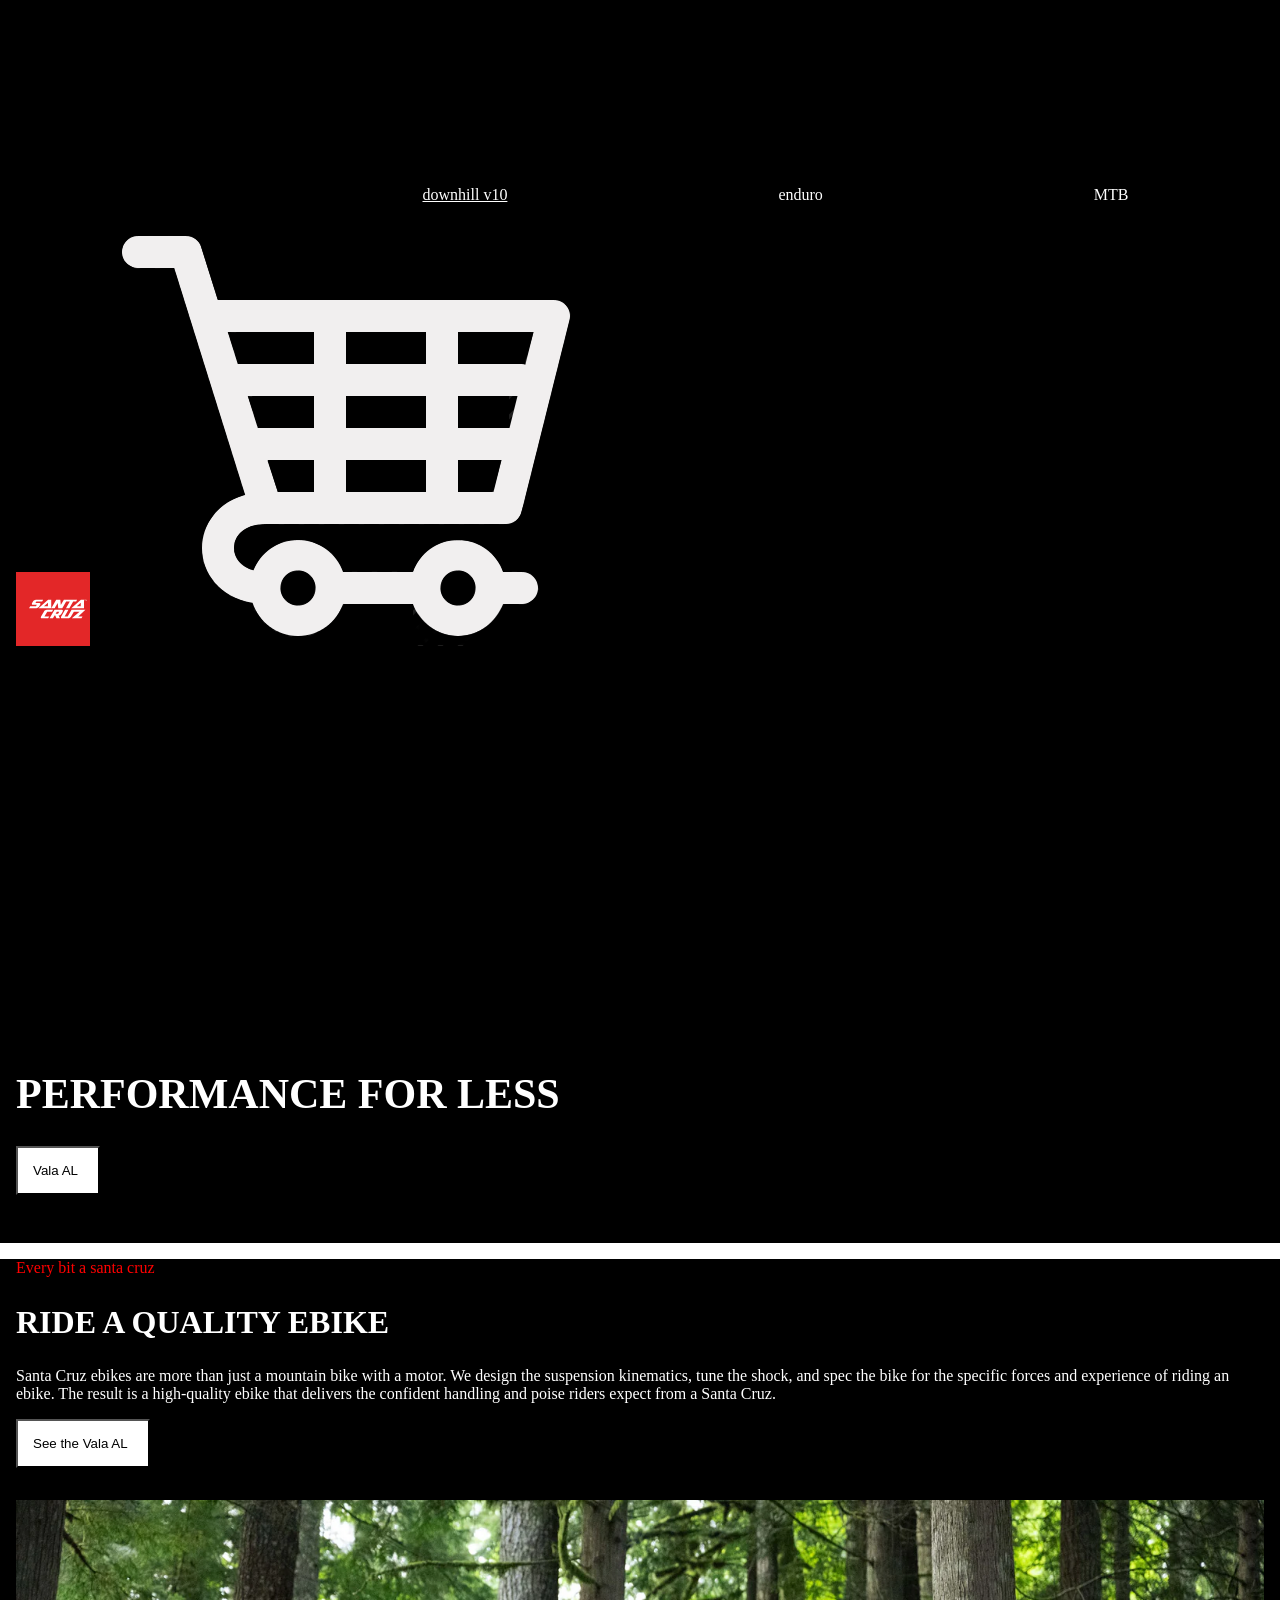
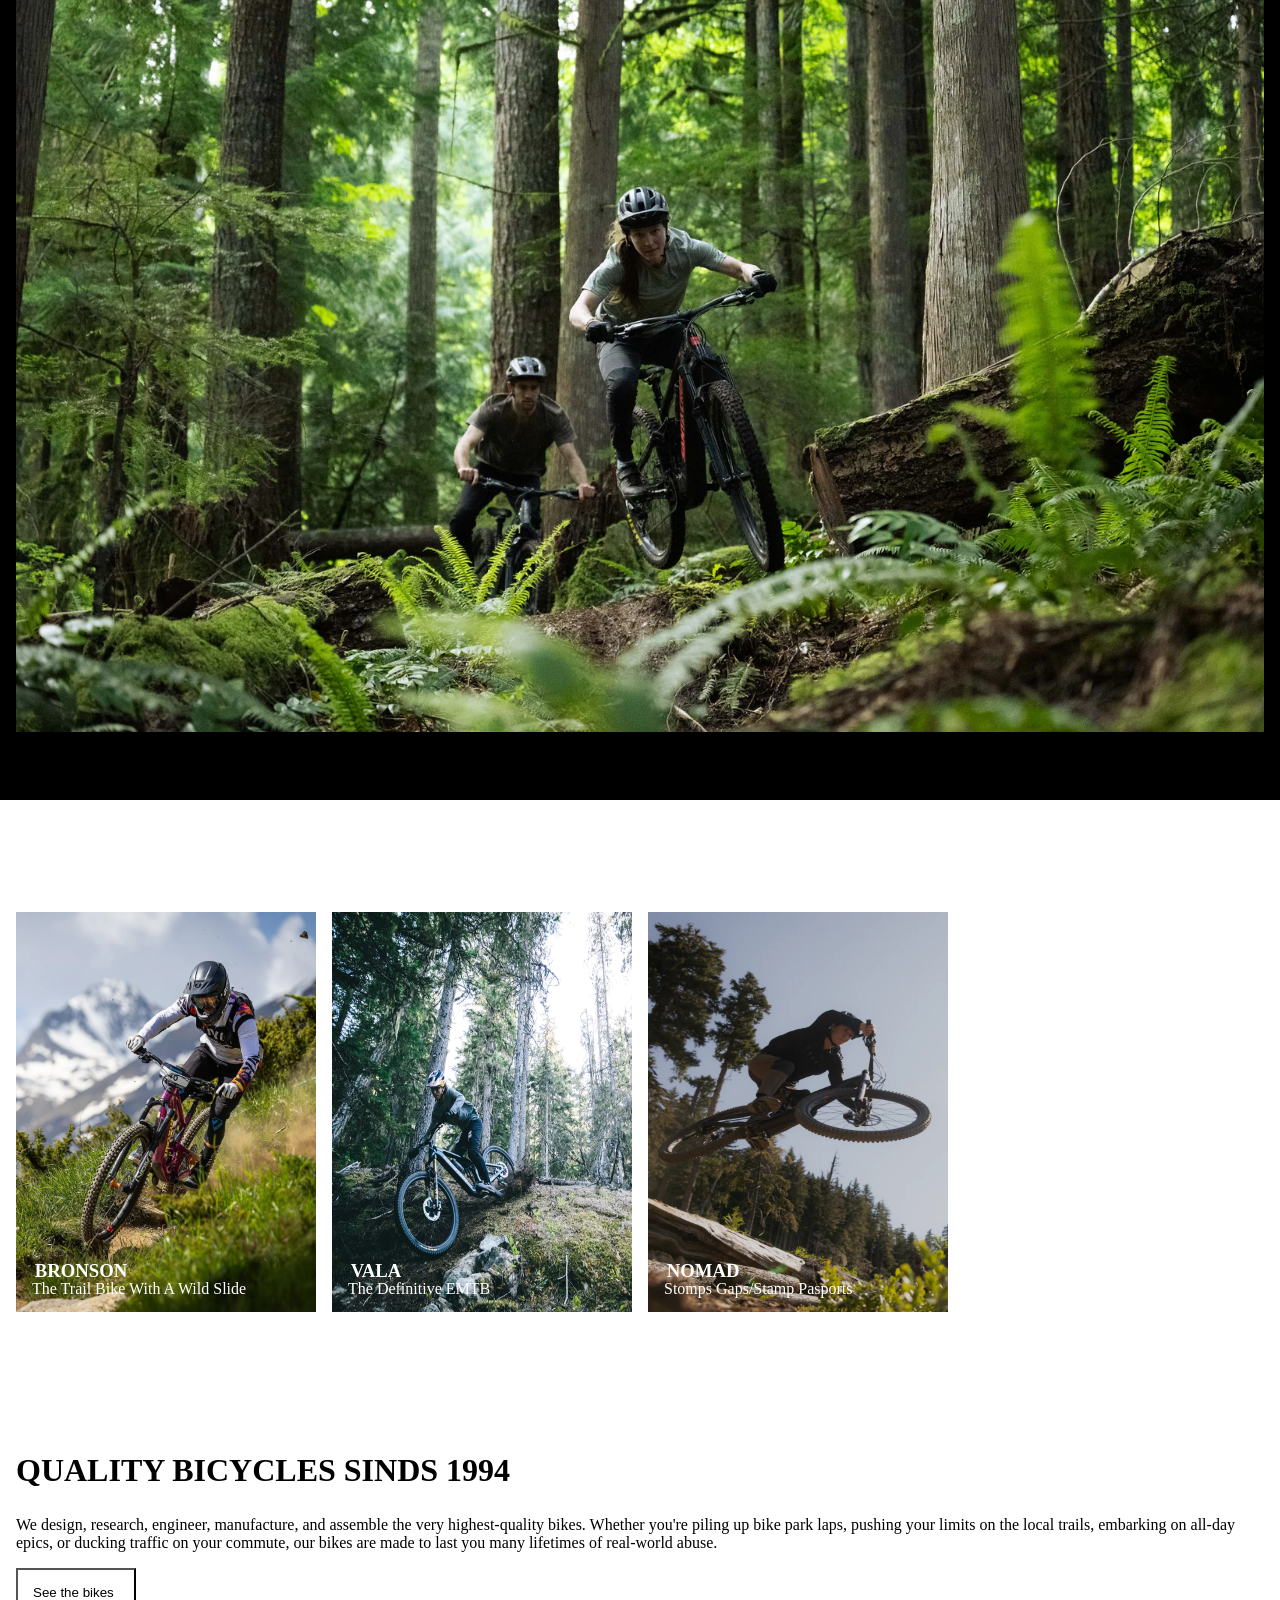
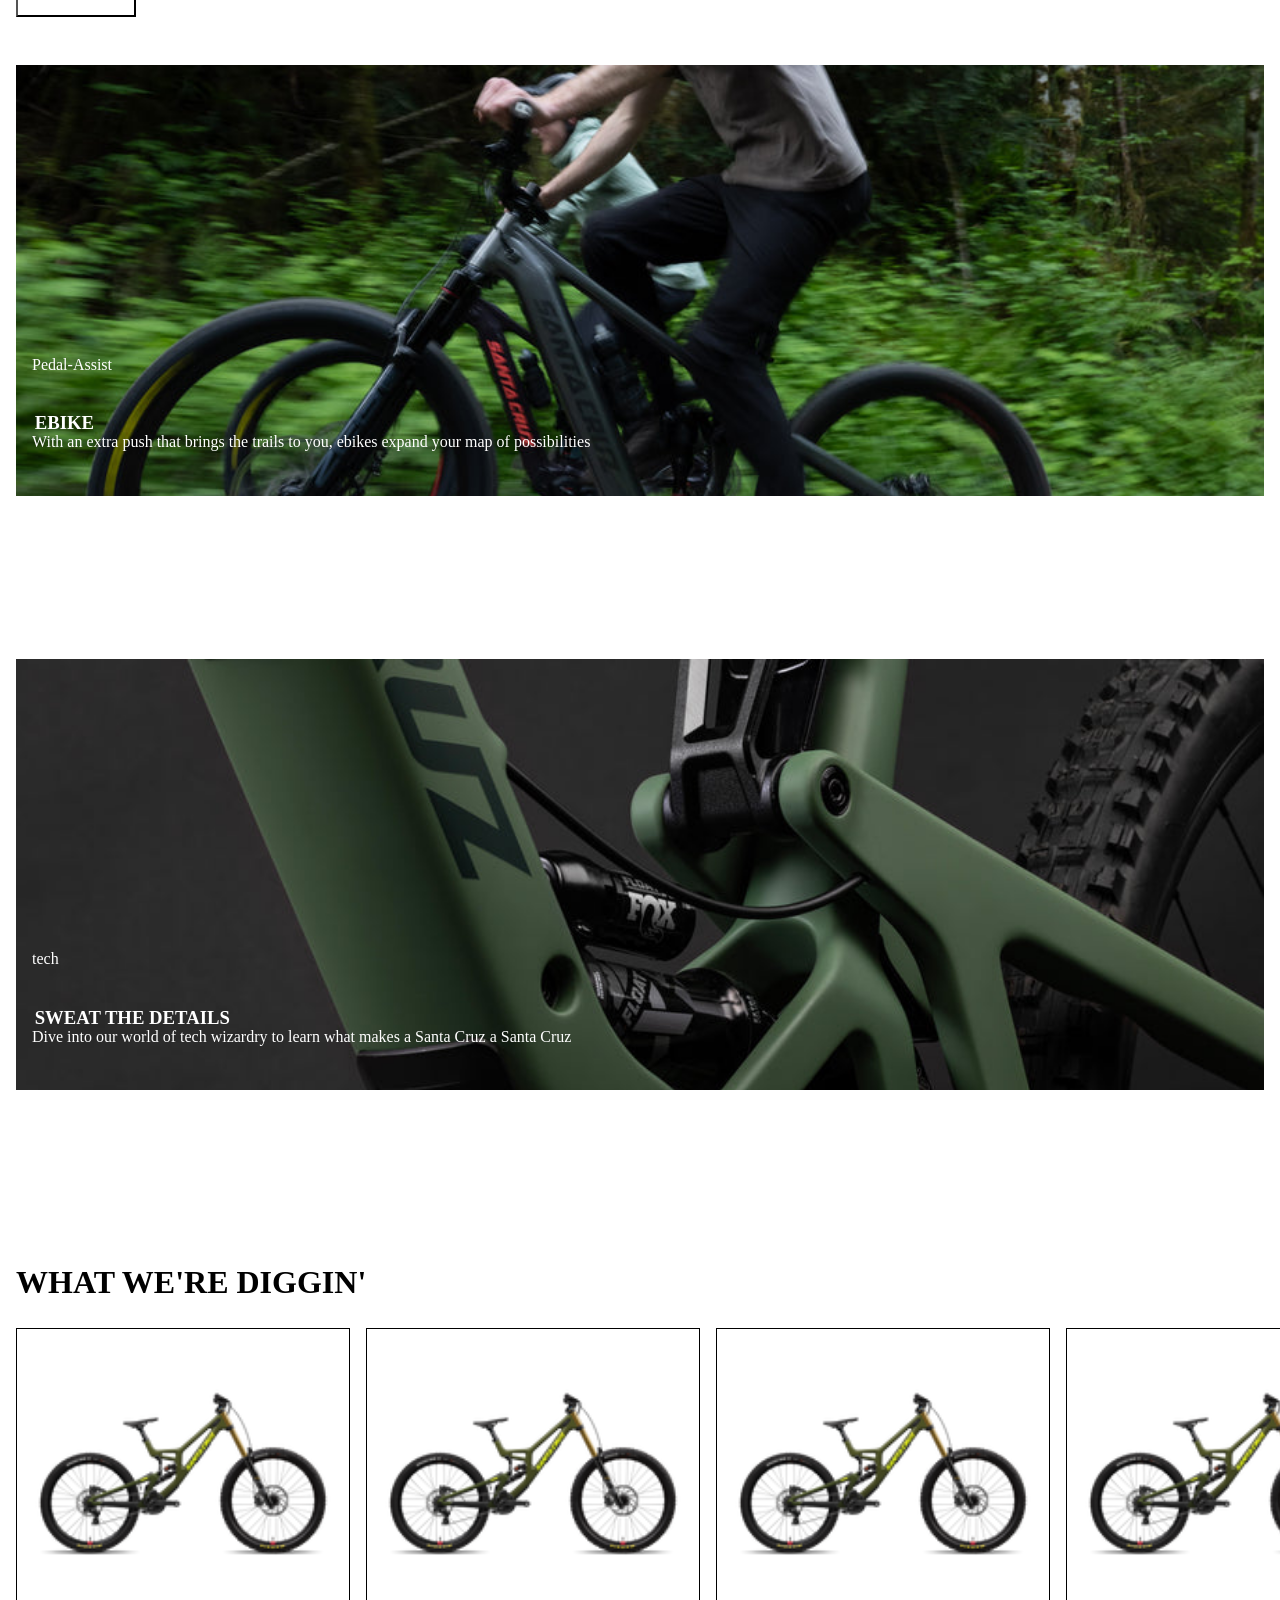
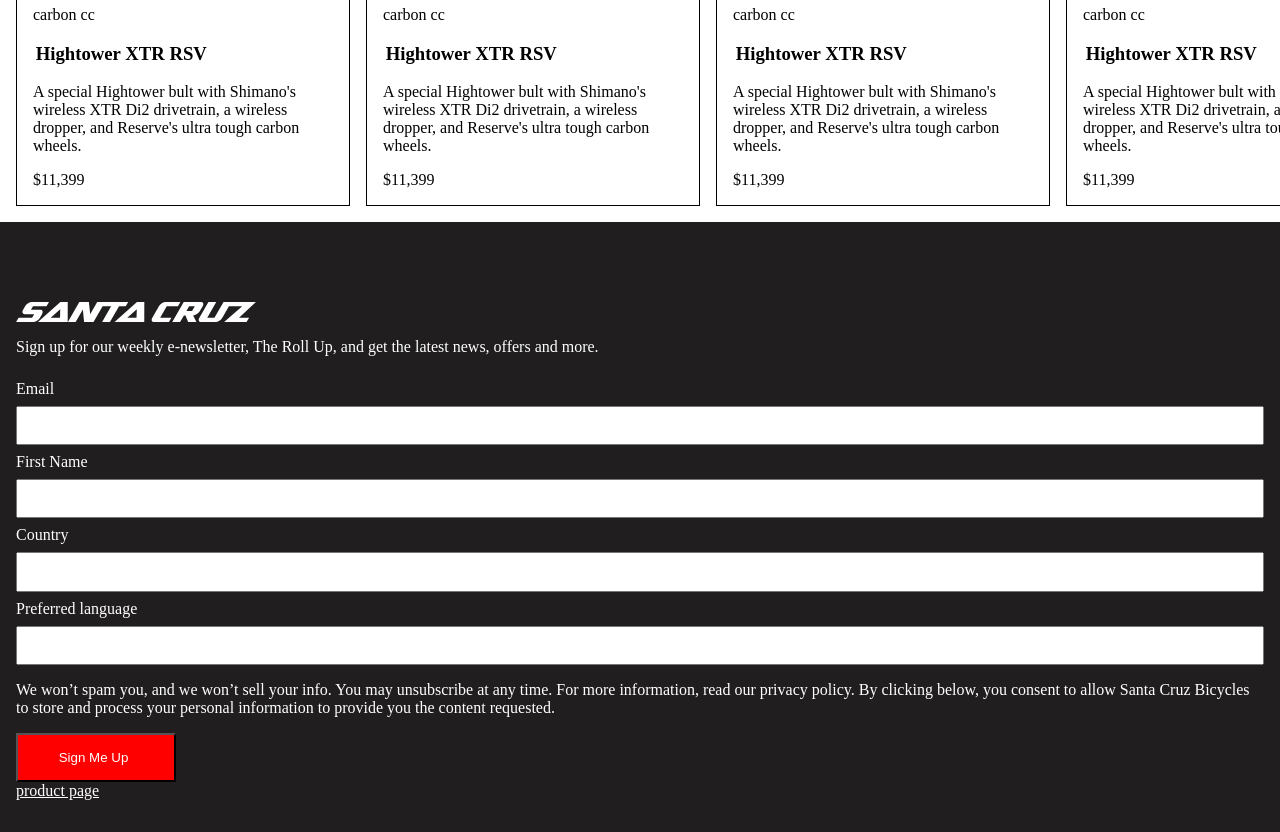
==== commit 46c62f1b: "Update index.html" ====
--- a/index.html
+++ b/index.html
@@ -4,7 +4,7 @@
     <meta charset="UTF-8">
     <meta name="viewport" content="width=device-width, initial-scale=1.0">
     <title>Santacruz</title>
-    <link rel="stylesheet" type="text/css" href="styles.css">
+    <link rel="stylesheet" type="text/css" href="styles/style.css">
     
 </head>
 <body>
--- a/styles/style.css
+++ b/styles/style.css
@@ -0,0 +1,337 @@
+*{
+    color: white;
+    list-style: none;
+
+}
+
+ul{
+
+    padding: 0px;
+}
+
+@font-face {
+    font-family: 'proxima-nova';
+    src: url(webfontkit-20251126-034941/proxima_nova_regular-webfont.woff2);
+    font-weight: normal;
+    font-style: normal;
+}
+
+@font-face {
+    font-family: 'bold';
+    src: url(webfontkit-20251126-034941/proxima_nova_semibold-webfont.woff2);
+    font-weight: bold;
+    font-style: bold;
+}
+
+body{
+    margin: 0px;
+}
+.subtekst{
+    color: red;
+}
+
+h1{
+    margin-top: 10em;
+    font-size: 42px;
+    font-family: 'bold';
+}
+
+h2{
+ font-size: 32px;
+ font-family: 'bold';
+}
+
+h3{
+    font-family: 'bold';
+}
+
+p{
+    font-family: 'proxima-nova';
+    font-size: 16px;
+}
+
+header{
+    background-color: black;
+    padding-bottom: 3em;
+    padding-top: 1em;
+}
+
+section, header{
+    padding-left: 1em;
+    padding-right: 1em;
+}
+
+header ul{
+    display:flex;
+    flex-direction: row;
+    justify-content: space-around;
+    padding: 0px 0px 0px 0px;
+    align-items: center;
+}
+ul:first-of-type img{
+    width: 30px;
+}
+
+
+    
+
+
+
+button{
+    background-color: white;
+    color: black;
+    padding: 15px 20px 15px 15px;
+
+}
+
+
+
+section:first-of-type{
+    background-color: black;
+    padding-bottom: 4em;
+}
+
+section img{
+    max-width: 100%;
+    min-width: 300px;
+    padding-top: 2em;
+}
+
+.scrollbar ul{
+    display:flex;
+    flex-direction: row;
+    flex-shrink: none;
+    gap: 1em;
+    padding: 0px;
+
+}
+ 
+section:nth-of-type(2){
+    background-color: white;
+    margin: 0px;
+}
+
+.scroll{
+    overflow:scroll;
+    padding-top: 4em;
+}
+section:nth-of-type(2) p{
+    color:black;
+}
+section:nth-of-type(2) h2{
+    color: black;
+}
+
+.scrollbar li img{
+width: 300px;
+height: 400px;
+}
+
+.scrollbar h3{
+    position: relative;
+    bottom: 4em;
+    color: white;
+    padding-left: 1em;
+    padding-right: 1em;
+}
+
+.scrollbar li p{
+    position: relative;
+    bottom: 6em;
+    color: white;
+    padding-left: 1em;
+    padding-right: 1em;
+}
+
+
+
+
+section:nth-of-type(3) img{
+    width: 100%;
+    height:431px;
+    object-fit: cover;
+}
+
+section:nth-of-type(3) ul{
+    display:flex;
+    flex-direction: column;
+    padding-left: 0px;
+}
+
+.preview p{
+    position:relative;
+    bottom: 10em;
+    color:  white;
+    padding-left: 1em;
+    padding-right: 1em;
+}
+
+.preview h3{
+    position: relative;
+    bottom: 7.5em;
+    padding-left: 1em;
+    padding-right: 1em;
+    
+}
+
+section:nth-of-type(4){
+    overflow: scroll;
+}
+
+section:nth-of-type(4) ul{
+    display:flex;
+    flex-direction: row;
+    gap: 1em;
+
+
+}
+
+section:nth-of-type(4) p, section:nth-of-type(4) h3{
+    color: black;
+    padding-left: 1em;
+    padding-right: 1em;
+}
+
+section:nth-of-type(4) img{
+    padding-left: 1em;
+    padding-right: 1em;
+}
+
+section:nth-of-type(4) li{
+    border-color: black;
+    border: 1px solid black;
+}
+
+section:nth-of-type(4) h2{
+    color: black;
+}
+
+footer{
+    background-color: #201e1e;
+    padding-left: 1em;
+    padding-right: 1em;
+    padding-top: 2em;
+    padding-bottom: 2em;
+    display: flex;
+    flex-direction: column;
+}
+footer button{
+    width: 12em;
+    background-color: red;
+    color: white;
+}
+
+footer img{
+    width: 15em;
+    padding-top: 3em;
+}
+
+label{
+    padding-top: 0.5em;
+    padding-bottom: 0.5em;
+}
+input{
+    height: 2.5em;
+}
+.v10 {
+    display: flex;
+    Flex-direction: column;
+    Justify-content: center;
+    align-items: center;
+}
+
+.img {
+    display: grid;
+    grid-template-columns: 1fr;
+    grid-template-rows: 1fr;    
+    height: 33em;               
+    overflow: hidden;
+}
+
+.img img {
+    grid-area: 1 / 1;
+    width: 100%;
+    height: 100%;
+    object-fit: cover;
+}
+
+.img .tekst {
+    grid-area: 1 / 1;
+    
+    display: flex;
+    flex-direction: column;
+    justify-content: center;
+    align-items: center;
+    text-align: center;
+}
+
+.img .tekst h2, .img .tekst p{
+    color: white;
+}
+
+.race{
+height: 25em;
+object-fit: cover;
+}
+
+.the-eighth img:nth-of-type(2){
+    height: 25em;
+    object-fit: cover;
+}
+
+.puzzle h2, .puzzle p{
+    color: black;
+}
+
+.puzzle li{
+    border-style: solid;
+    border-color: black;
+}
+.puzzle ul li img{
+    height: 13em;
+    width: 100%;
+    padding-bottom: 2em;
+}
+
+.puzzle li h3, .puzzle li p{
+    color: black;
+    padding-left: 1em;
+}
+
+.puzzle ul{
+    display: flex;
+    flex-direction: column;
+    gap: 1em;
+}
+
+.details{
+    background-color: black;
+}
+
+.details ul li p, .details ul li h3, .details ul li button{
+    color: white;
+}
+
+.about h2, .about p{
+    color: black;
+}
+
+.about{
+    padding-left: 1em;
+    padding-bottom: 2em;
+}
+
+.filter{
+    display:flex;
+    Flex-direction: row;
+    gap: 1em;
+}
+
+.filter button{
+    background-color: #f2f2f2;
+    border-color: white;
+    color: #201e1e;
+    font-size: 12px;
+    padding: 0.5em;
+}
+
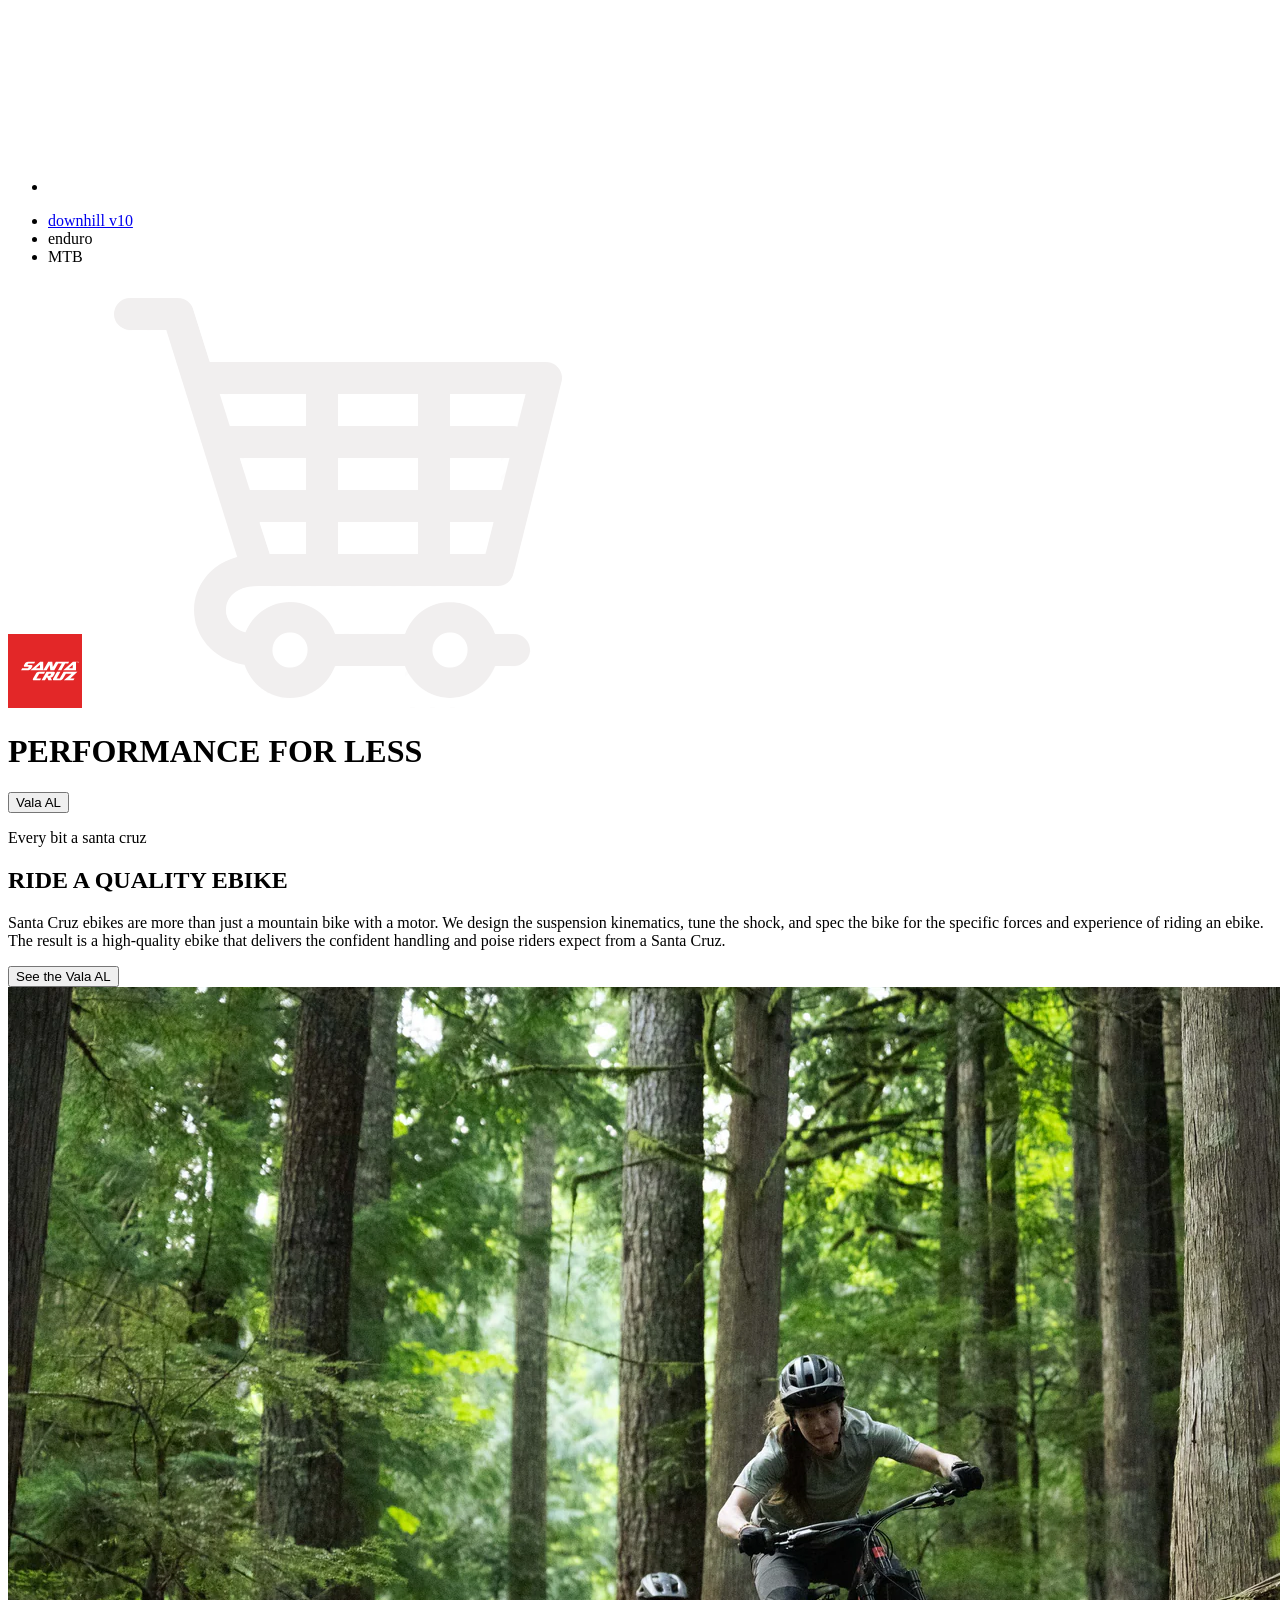
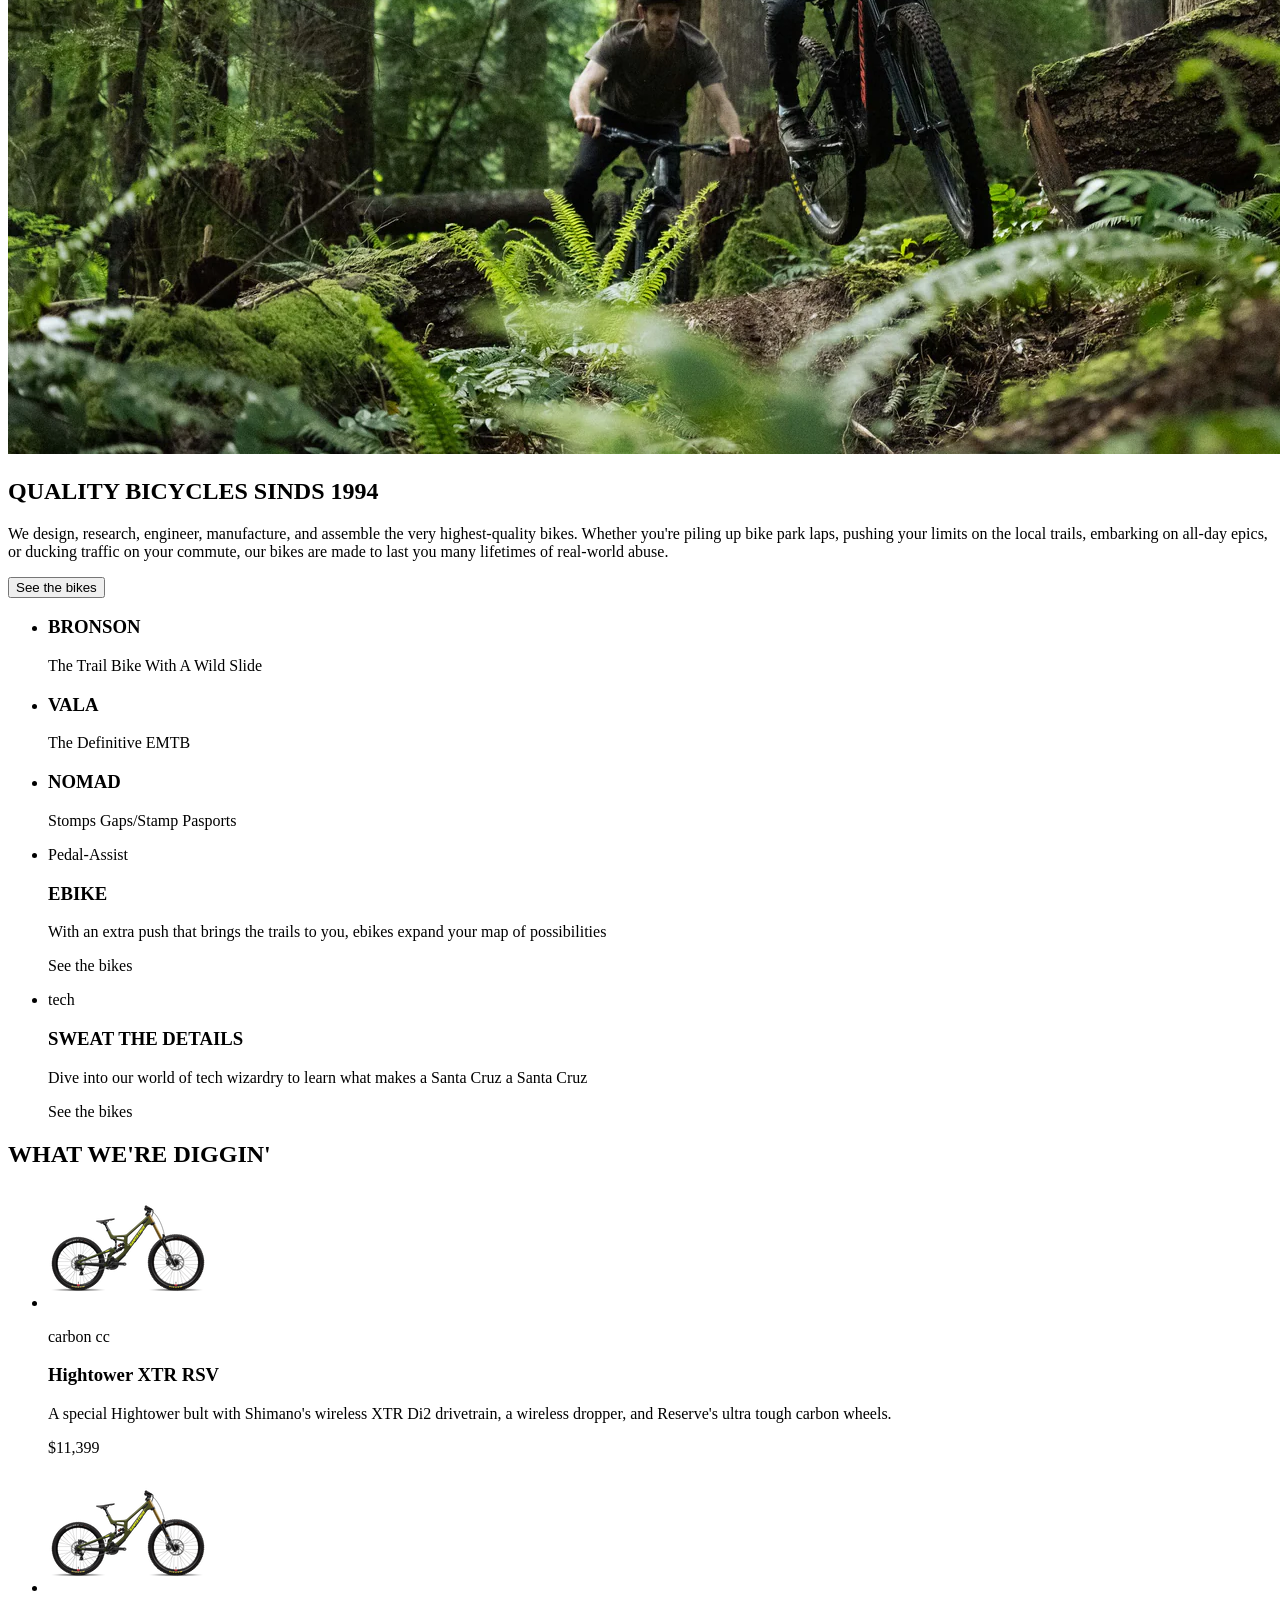
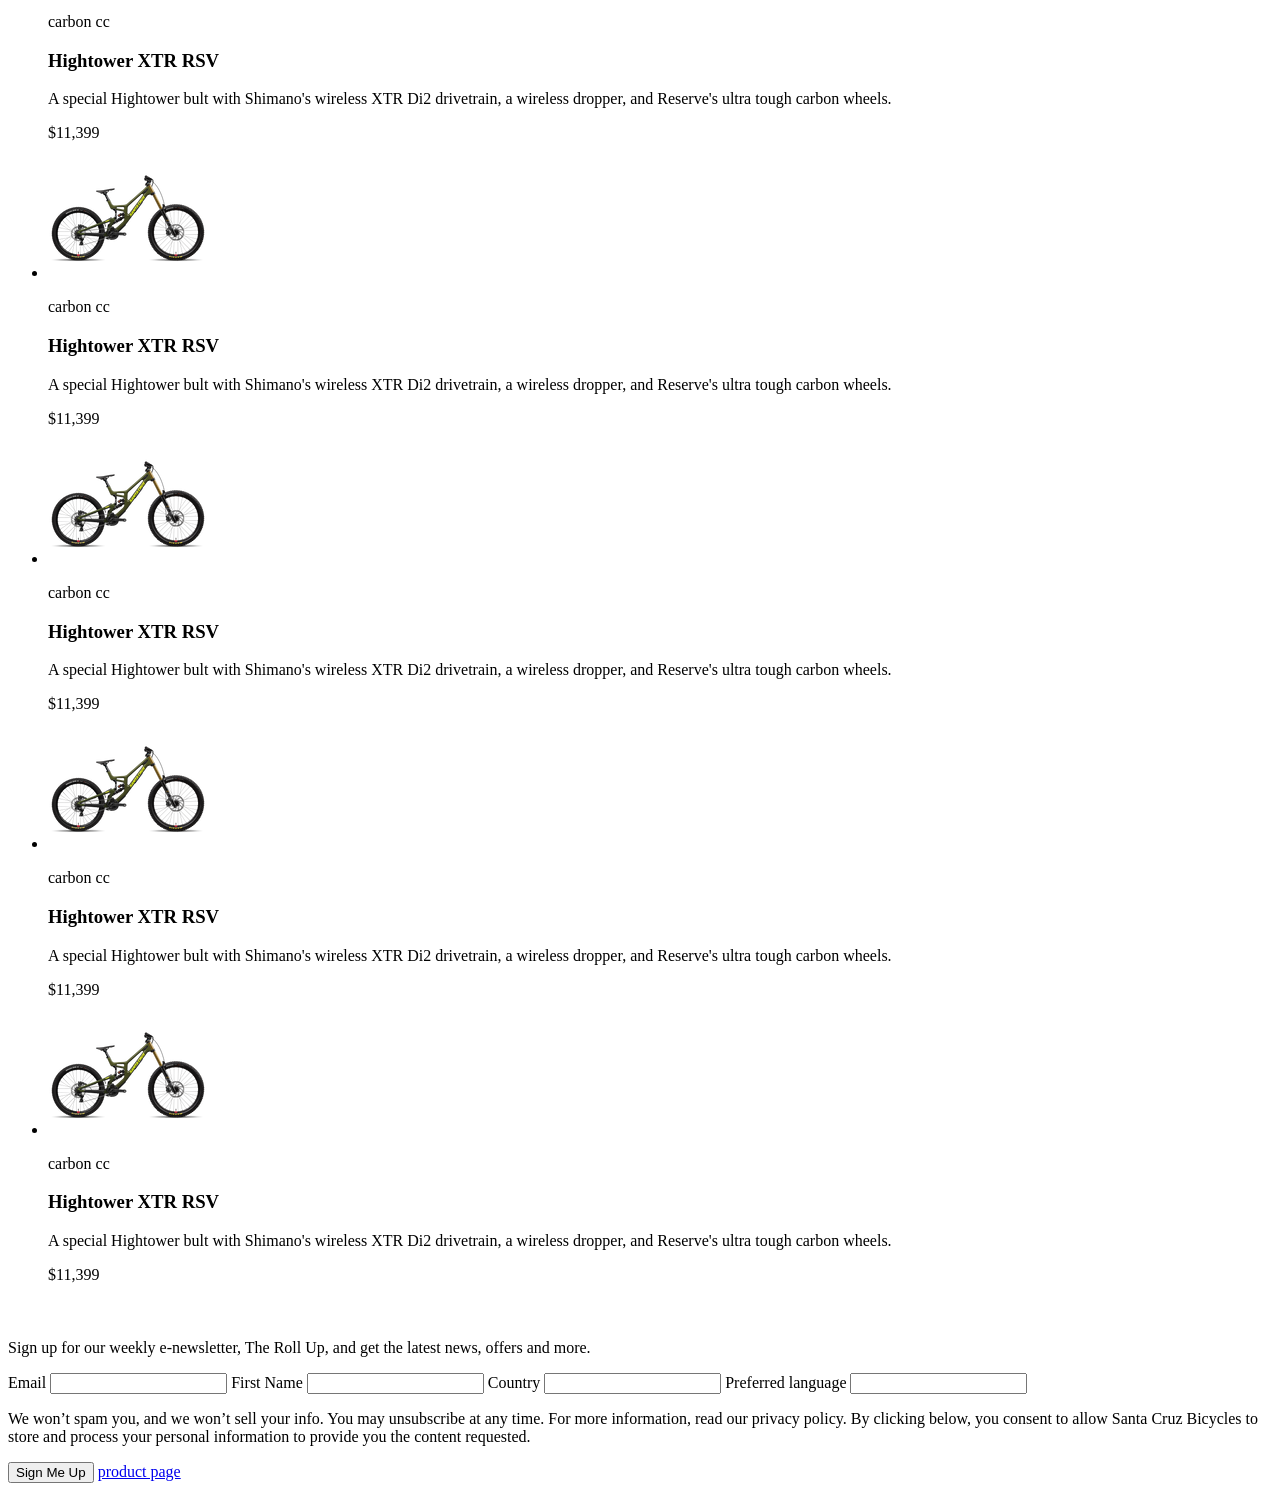
==== commit 10da4e26: "Update index.html" ====
--- a/index.html
+++ b/index.html
@@ -1,159 +1,217 @@
 <!DOCTYPE html>
 <html lang="en">
-<head>
-    <meta charset="UTF-8">
-    <meta name="viewport" content="width=device-width, initial-scale=1.0">
+  <head>
+    <meta charset="UTF-8" />
+    <meta name="viewport" content="width=device-width, initial-scale=1.0" />
     <title>Santacruz</title>
-    <link rel="stylesheet" type="text/css" href="styles/style.css">
-    
-</head>
-<body>
-    
-    <Header>
-
-        <video autoplay loop muted class="background-video">
-            <source src="images/6576765_MountainBikeExtremeSportsActionAdrenaline_By_MXR_Productions_Artlist_HD.mp4" type="video/mp4">
-        </video>
-        
-        <div class="nav">
-            <nav>
-                <div class="menu-button" id="open-menu"></div>
-            <ul class="menu-list" id="menu">
-                <li>
-                    <div class="menu-button" id="close-menu"></div>
-                </li>
-                    <li> <a href="product.html"> downhill v10 </a></li>
-                    <li> enduro</li>
-                    <li> MTB</li>
-            </ul>
-            </nav>
-            <img  src="images/header-logo.svg" alt=" logo van de site">
-            <img src="images/shoping-cart.jpg" alt="afbeelding van een winkelwagen">
-    </div>
-        <h1> PERFORMANCE FOR LESS</h1>
-        <button type="button"> Vala AL</button>
-    </Header>
+    <link rel="stylesheet" type="text/css" href="styles.css" />
+  </head>
+  <body>
+    <header>
+      <video autoplay muted loop class="video">
+        <source
+          src="images/6576765_MountainBikeExtremeSportsActionAdrenaline_By_MXR_Productions_Artlist_HD.mp4"
+        />
+      </video>
+      <div class="nav">
+        <nav>
+          <div class="menu-button" id="open-menu"></div>
+          <ul class="menu-list" id="menu">
+            <li>
+              <div class="menu-button" id="close-menu"></div>
+            </li>
+            <li><a href="product.html"> downhill v10 </a></li>
+            <li>enduro</li>
+            <li>MTB</li>
+          </ul>
+        </nav>
+        <img src="images/header-logo.svg" alt=" logo van de site" />
+        <img
+          src="images/shoping-cart.jpg"
+          alt="afbeelding van een winkelwagen"
+        />
+      </div>
+      <div class="header-text">
+        <h1>PERFORMANCE FOR LESS</h1>
+        <button type="button">Vala AL</button>
+      </div>
+    </header>
 
     <section class="first-section">
-        <div class="responsive">
-            <p class=" subtekst"> Every bit a santa cruz</p>
-            <h2> RIDE A QUALITY EBIKE</h2>
-            <p> Santa Cruz ebikes are more than just a mountain bike with a motor. We design the suspension kinematics, tune the shock, and spec the bike for the specific forces and experience of riding an ebike. The result is a high-quality ebike that delivers the confident handling and poise riders expect from a Santa Cruz.</p>
-            <button type="button"> See the Vala AL</button>
-        </div>
-            <img src="images/img-bos.webp" alt="mtb rijder in het bos">
-        
+      <div class="responsive">
+        <p class="subtekst">Every bit a santa cruz</p>
+        <h2>RIDE A QUALITY EBIKE</h2>
+        <p>
+          Santa Cruz ebikes are more than just a mountain bike with a motor. We
+          design the suspension kinematics, tune the shock, and spec the bike
+          for the specific forces and experience of riding an ebike. The result
+          is a high-quality ebike that delivers the confident handling and poise
+          riders expect from a Santa Cruz.
+        </p>
+        <button type="button">See the Vala AL</button>
+      </div>
+      <img src="images/img-bos.webp" alt="mtb rijder in het bos" />
     </section>
 
     <section class="scrollbar">
-        <div class=" scroll">
-            <ul>
-                <li> 
-                    <img src="images/img-section.webp" alt="mtb rijder in de bergen"> 
-                    <h3> BRONSON</h3>
-                    <p> The Trail Bike With A Wild Slide</p>
-                </li>
-                <li> 
-                    <img src="images/img-section2.jpg" alt="mtb rijder in het bos"> 
-                    <h3>VALA</h3>
-                    <p> The Definitive EMTB</p>
-                </li>
-                <li> 
-                    <img src="images/img-section3.webp" alt="mtb rijder die een sprong maakt"> 
-                    <h3>NOMAD</h3>
-                    <p> Stomps Gaps/Stamp Pasports</p>
-                </li>
-            </ul>
-        </div>
-        <div class="links">
-            <h2> QUALITY BICYCLES SINDS 1994</h2>
-            <p> We design, research, engineer, manufacture, and assemble the very highest-quality bikes. Whether you're piling up bike park laps, pushing your limits on the local trails, embarking on all-day epics, or ducking traffic on your commute, our bikes are made to last you many lifetimes of real-world abuse.</p>
-            <button type="button"> See the bikes</button>
-        </div>
+      <div class="links">
+        <h2>QUALITY BICYCLES SINDS 1994</h2>
+        <p>
+          We design, research, engineer, manufacture, and assemble the very
+          highest-quality bikes. Whether you're piling up bike park laps,
+          pushing your limits on the local trails, embarking on all-day epics,
+          or ducking traffic on your commute, our bikes are made to last you
+          many lifetimes of real-world abuse.
+        </p>
+        <button type="button">See the bikes</button>
+      </div>
+      <div class="scroll">
+        <ul>
+          <li>
+            <h3>BRONSON</h3>
+            <p>The Trail Bike With A Wild Slide</p>
+          </li>
+          <li>
+            <h3>VALA</h3>
+            <p>The Definitive EMTB</p>
+          </li>
+          <li>
+            <h3>NOMAD</h3>
+            <p>Stomps Gaps/Stamp Pasports</p>
+          </li>
+        </ul>
+      </div>
     </section>
 
     <section class="preview">
-        <ul>
-            <li>
-                <img src="images/PG_250523_Vala_01085.jpg" alt="afbeelding voor een electrische mtb bike">
-                <div class="tekst-over-img"> 
-                    <p> Pedal-Assist</p>
-                    <h3>EBIKE</h3>
-                    <p> With an extra push that brings the trails to you, ebikes expand your map of possibilities</p>
-                </div>   
-            </li>
-            <li>
-                <img src="images/MY26_bronson_details_011.jpg" alt="closse up van het frame van de fiets">
-                <p> tech </p>
-                <h3>SWEAT THE DETAILS</h3>
-                <p> Dive into our world of tech wizardry to learn what makes a Santa Cruz a Santa Cruz</p>
-            </li>
-        </ul>
-    </section>
-    <section>
-        <h2 class=" color"> WHAT WE'RE DIGGIN'</h2>
-        <ul>
-            <li>
-                <img src="images/MY25_V10_CC_DH_X01_GlossKelpGreen_2052f080-0261-4705-94ce-bcce536d07d3.png" alt=" voorbeeld van een product fiets">
-                <p> carbon cc</p>
-                <h3> Hightower XTR RSV </h3>
-                <p> A special Hightower bult with Shimano's wireless XTR Di2 drivetrain, a wireless dropper, and Reserve's ultra tough carbon wheels.</p>
-                <p> $11,399</p>
-            </li>
-            <li>
-                <img src="images/MY25_V10_CC_DH_X01_GlossKelpGreen_2052f080-0261-4705-94ce-bcce536d07d3.png" alt=" voorbeeld van een product fiets">
-                <p> carbon cc</p>
-                <h3> Hightower XTR RSV </h3>
-                <p> A special Hightower bult with Shimano's wireless XTR Di2 drivetrain, a wireless dropper, and Reserve's ultra tough carbon wheels.</p>
-                <p> $11,399</p>
-            </li>
-            <li>
-                <img src="images/MY25_V10_CC_DH_X01_GlossKelpGreen_2052f080-0261-4705-94ce-bcce536d07d3.png" alt=" voorbeeld van een product fiets">
-                <p> carbon cc</p>
-                <h3> Hightower XTR RSV </h3>
-                <p> A special Hightower bult with Shimano's wireless XTR Di2 drivetrain, a wireless dropper, and Reserve's ultra tough carbon wheels.</p>
-                <p> $11,399</p>
-            </li>
-            <li>
-                <img src="images/MY25_V10_CC_DH_X01_GlossKelpGreen_2052f080-0261-4705-94ce-bcce536d07d3.png" alt=" voorbeeld van een product fiets">
-                <p> carbon cc</p>
-                <h3> Hightower XTR RSV </h3>
-                <p> A special Hightower bult with Shimano's wireless XTR Di2 drivetrain, a wireless dropper, and Reserve's ultra tough carbon wheels.</p>
-                <p> $11,399</p>
-            </li>
-            <li>
-                <img src="images/MY25_V10_CC_DH_X01_GlossKelpGreen_2052f080-0261-4705-94ce-bcce536d07d3.png" alt=" voorbeeld van een product fiets">
-                <p> carbon cc</p>
-                <h3> Hightower XTR RSV </h3>
-                <p> A special Hightower bult with Shimano's wireless XTR Di2 drivetrain, a wireless dropper, and Reserve's ultra tough carbon wheels.</p>
-                <p> $11,399</p>
-            </li>
-            <li>
-                <img src="images/MY25_V10_CC_DH_X01_GlossKelpGreen_2052f080-0261-4705-94ce-bcce536d07d3.png" alt=" voorbeeld van een product fiets">
-                <p> carbon cc</p>
-                <h3> Hightower XTR RSV </h3>
-                <p> A special Hightower bult with Shimano's wireless XTR Di2 drivetrain, a wireless dropper, and Reserve's ultra tough carbon wheels.</p>
-                <p> $11,399</p>
-            </li>
-        </ul>
+      <ul>
+        <li>
+          <p>Pedal-Assist</p>
+          <h3>EBIKE</h3>
+          <p>
+            With an extra push that brings the trails to you, ebikes expand your
+            map of possibilities
+          </p>
+          <p>See the bikes</p>
+        </li>
+        <li>
+          <p>tech</p>
+          <h3>SWEAT THE DETAILS</h3>
+          <p>
+            Dive into our world of tech wizardry to learn what makes a Santa
+            Cruz a Santa Cruz
+          </p>
+          <p>See the bikes</p>
+        </li>
+      </ul>
+    </section>
+    <section class="fiets-carousel">
+      <h2 class="color">WHAT WE'RE DIGGIN'</h2>
+      <ul>
+        <li>
+          <img
+            src="images/MY25_V10_CC_DH_X01_GlossKelpGreen_2052f080-0261-4705-94ce-bcce536d07d3.png"
+            alt=" voorbeeld van een product fiets"
+          />
+          <p>carbon cc</p>
+          <h3>Hightower XTR RSV</h3>
+          <p>
+            A special Hightower bult with Shimano's wireless XTR Di2 drivetrain,
+            a wireless dropper, and Reserve's ultra tough carbon wheels.
+          </p>
+          <p>$11,399</p>
+        </li>
+        <li>
+          <img
+            src="images/MY25_V10_CC_DH_X01_GlossKelpGreen_2052f080-0261-4705-94ce-bcce536d07d3.png"
+            alt=" voorbeeld van een product fiets"
+          />
+          <p>carbon cc</p>
+          <h3>Hightower XTR RSV</h3>
+          <p>
+            A special Hightower bult with Shimano's wireless XTR Di2 drivetrain,
+            a wireless dropper, and Reserve's ultra tough carbon wheels.
+          </p>
+          <p>$11,399</p>
+        </li>
+        <li>
+          <img
+            src="images/MY25_V10_CC_DH_X01_GlossKelpGreen_2052f080-0261-4705-94ce-bcce536d07d3.png"
+            alt=" voorbeeld van een product fiets"
+          />
+          <p>carbon cc</p>
+          <h3>Hightower XTR RSV</h3>
+          <p>
+            A special Hightower bult with Shimano's wireless XTR Di2 drivetrain,
+            a wireless dropper, and Reserve's ultra tough carbon wheels.
+          </p>
+          <p>$11,399</p>
+        </li>
+        <li>
+          <img
+            src="images/MY25_V10_CC_DH_X01_GlossKelpGreen_2052f080-0261-4705-94ce-bcce536d07d3.png"
+            alt=" voorbeeld van een product fiets"
+          />
+          <p>carbon cc</p>
+          <h3>Hightower XTR RSV</h3>
+          <p>
+            A special Hightower bult with Shimano's wireless XTR Di2 drivetrain,
+            a wireless dropper, and Reserve's ultra tough carbon wheels.
+          </p>
+          <p>$11,399</p>
+        </li>
+        <li>
+          <img
+            src="images/MY25_V10_CC_DH_X01_GlossKelpGreen_2052f080-0261-4705-94ce-bcce536d07d3.png"
+            alt=" voorbeeld van een product fiets"
+          />
+          <p>carbon cc</p>
+          <h3>Hightower XTR RSV</h3>
+          <p>
+            A special Hightower bult with Shimano's wireless XTR Di2 drivetrain,
+            a wireless dropper, and Reserve's ultra tough carbon wheels.
+          </p>
+          <p>$11,399</p>
+        </li>
+        <li>
+          <img
+            src="images/MY25_V10_CC_DH_X01_GlossKelpGreen_2052f080-0261-4705-94ce-bcce536d07d3.png"
+            alt=" voorbeeld van een product fiets"
+          />
+          <p>carbon cc</p>
+          <h3>Hightower XTR RSV</h3>
+          <p>
+            A special Hightower bult with Shimano's wireless XTR Di2 drivetrain,
+            a wireless dropper, and Reserve's ultra tough carbon wheels.
+          </p>
+          <p>$11,399</p>
+        </li>
+      </ul>
     </section>
 
     <footer>
-        <img src="images/santa_cruz.svg" alt="logo 2 santa cruz footer">
-        <p> Sign up for our weekly e-newsletter, The Roll Up, and get the latest news, offers and more.</p>
-        <label> Email</label>
-        <input type="email">
-        <label> First Name</label>
-        <input type="text">
-        <label> Country</label>
-        <input type="text">
-        <label> Preferred language</label>
-        <input type="text">
-        <p> We won’t spam you, and we won’t sell your info. You may unsubscribe at any time. For more information, read our privacy policy.
-            By clicking below, you consent to allow Santa Cruz Bicycles to store and process your personal information to provide you the content requested.</p>
-        <button> Sign Me Up</button>
-        <a href="product.html"> product page</a>
+      <img src="images/santa_cruz.svg" alt="logo 2 santa cruz footer" />
+      <p>
+        Sign up for our weekly e-newsletter, The Roll Up, and get the latest
+        news, offers and more.
+      </p>
+      <label> Email</label>
+      <input type="email" />
+      <label> First Name</label>
+      <input type="text" />
+      <label> Country</label>
+      <input type="text" />
+      <label> Preferred language</label>
+      <input type="text" />
+      <p>
+        We won’t spam you, and we won’t sell your info. You may unsubscribe at
+        any time. For more information, read our privacy policy. By clicking
+        below, you consent to allow Santa Cruz Bicycles to store and process
+        your personal information to provide you the content requested.
+      </p>
+      <button>Sign Me Up</button>
+      <a href="product.html"> product page</a>
     </footer>
     <script src="script/scrip.js"></script>
-</body>
+  </body>
 </html>
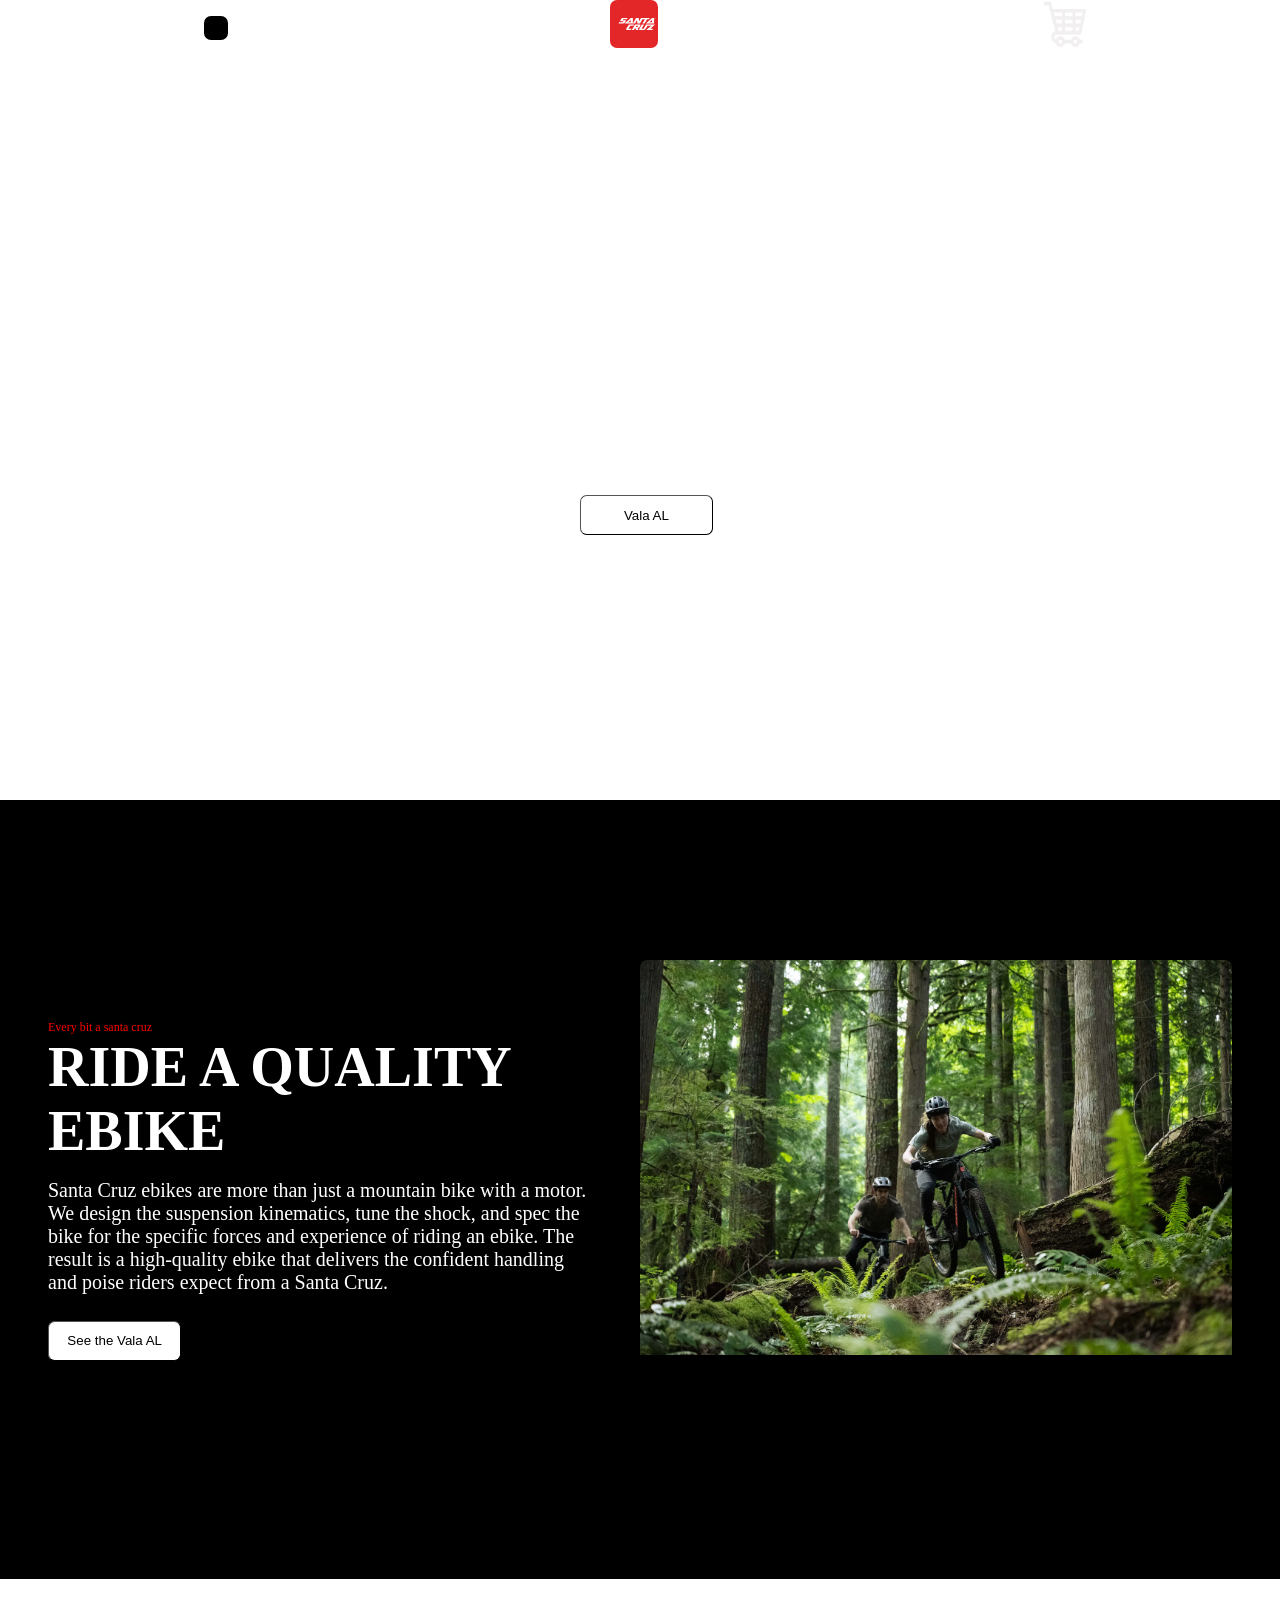
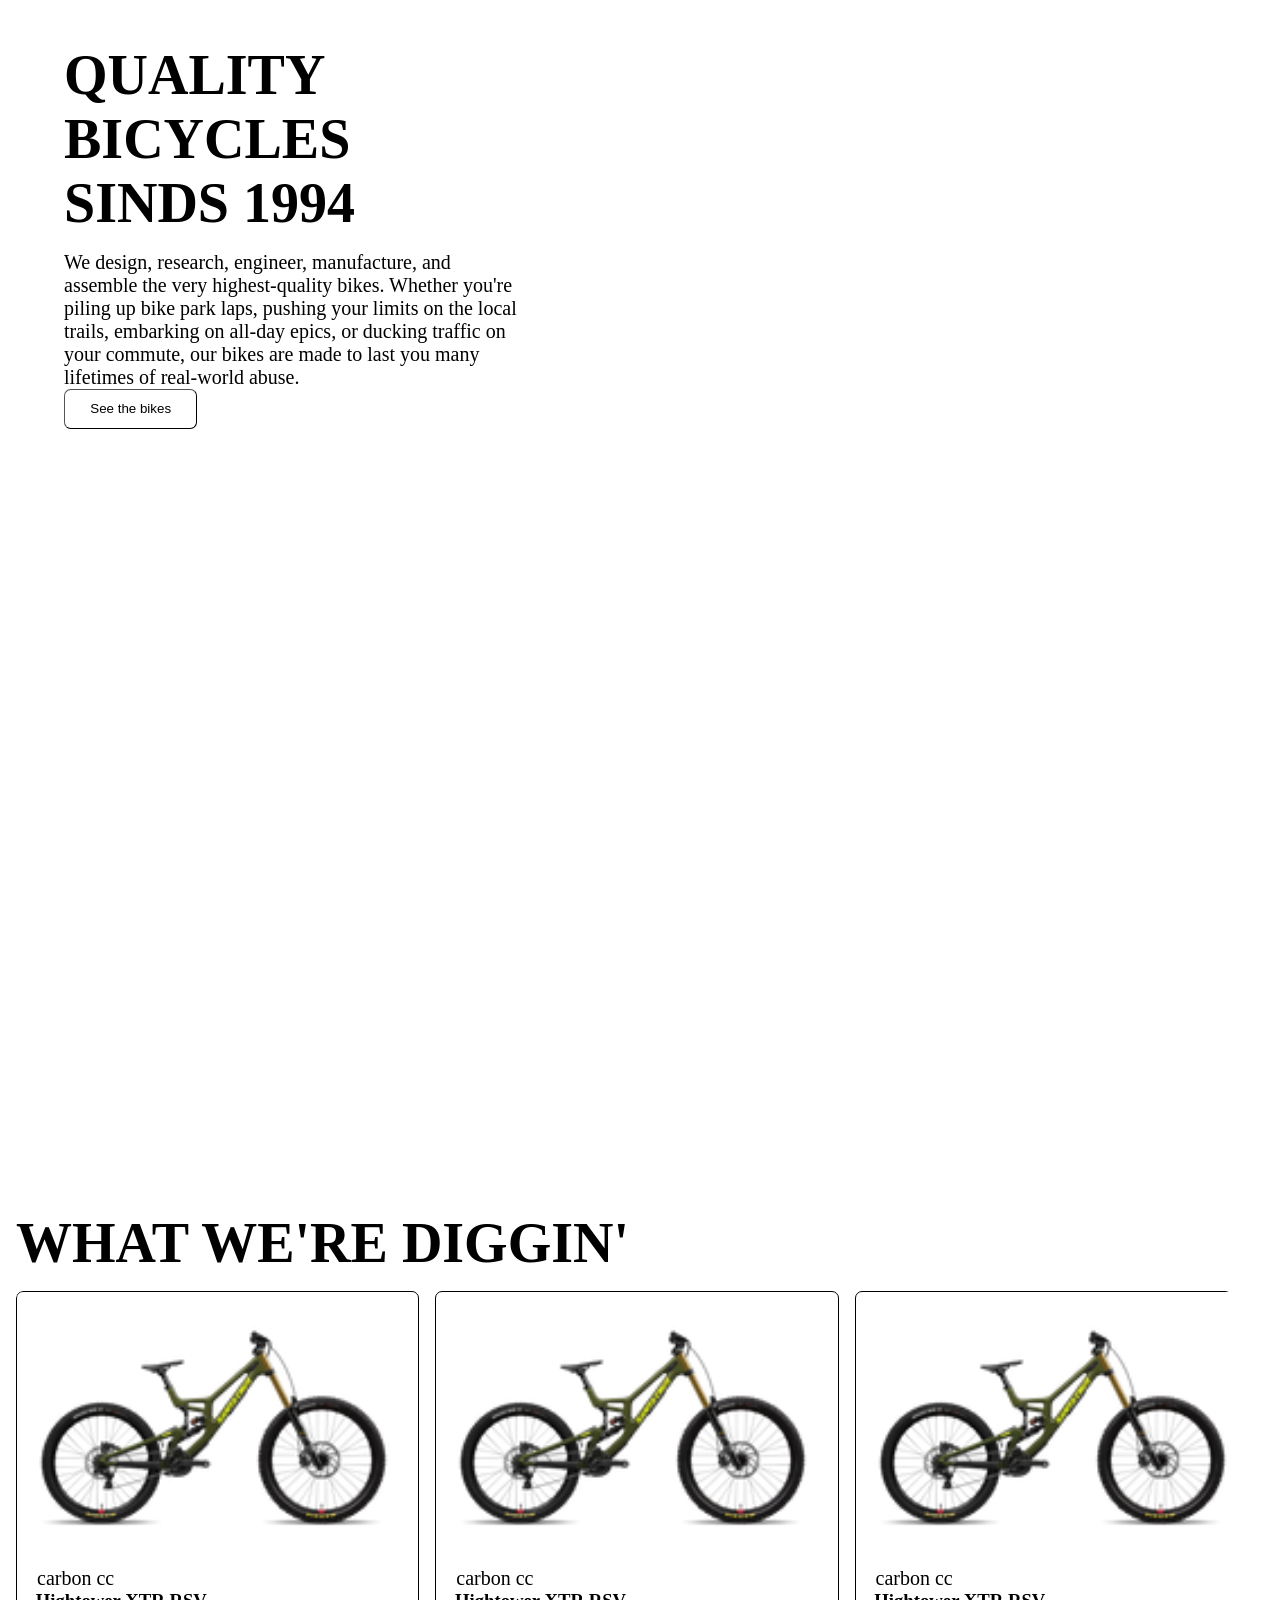
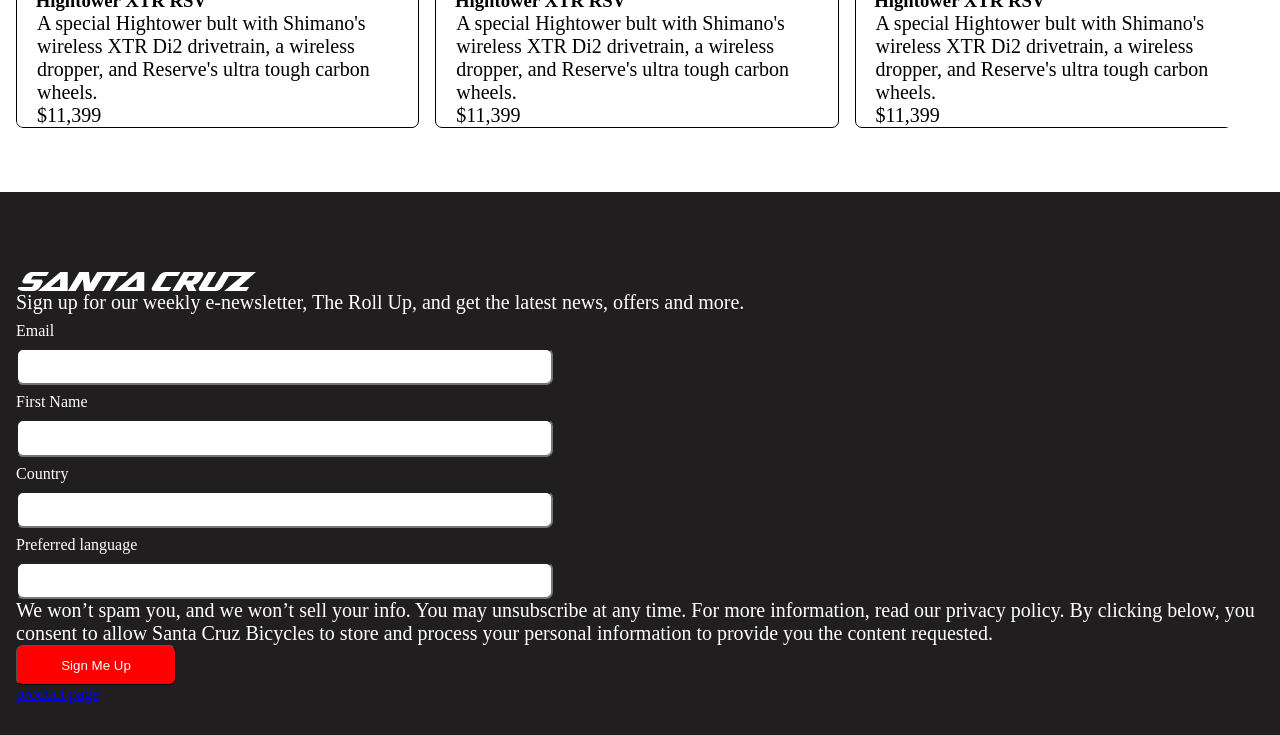
==== commit bbcf8205: "Update index.html" ====
--- a/index.html
+++ b/index.html
@@ -4,7 +4,7 @@
     <meta charset="UTF-8" />
     <meta name="viewport" content="width=device-width, initial-scale=1.0" />
     <title>Santacruz</title>
-    <link rel="stylesheet" type="text/css" href="styles.css" />
+    <link rel="stylesheet" type="text/css" href="styles/style.css" />
   </head>
   <body>
     <header>
--- a/styles/style.css
+++ b/styles/style.css
@@ -0,0 +1,628 @@
+* {
+  margin: 0;
+  padding: 0;
+  list-style-type: none;
+  border-radius: 7px;
+}
+
+:root {
+  --background-white: white;
+  --background-black: black;
+  --color-white: white;
+  --color-black: black;
+}
+
+@media (prefers-color-scheme: dark) {
+  :root {
+    --background-white: black;
+    --background-black: black;
+    --color-white: white;
+    --color-black: white;
+  }
+}
+
+@font-face {
+  font-family: "normaal";
+  src: url(webfontkit-20251126-034941/proxima_nova_regular-webfont.woff2);
+  font-weight: normal;
+  font-style: normal;
+}
+
+@font-face {
+  font-family: "bold";
+  src: url(webfontkit-20251126-034941/proxima_nova_semibold-webfont.woff2);
+  font-weight: bold;
+  font-style: bold;
+}
+
+h1,
+h2,
+h3 {
+  font-family: bold;
+}
+
+h1 {
+  font-size: 48px;
+}
+h2 {
+  font-size: 32px;
+  margin-bottom: 1rem;
+}
+p {
+  font-family: normaal;
+  font-size: 16px;
+}
+
+.menu-list {
+  display: flex;
+  position: fixed;
+  top: 0;
+  left: -9999em;
+  background-color: #555;
+  height: 100vh;
+  margin: 0;
+  padding: 1em;
+  width: 100vw;
+  flex-direction: column;
+  justify-content: center;
+  line-height: 2em;
+  transition: 0.5s;
+  align-items: center;
+  gap: 2em;
+}
+
+.menu-button {
+  width: 1.5em;
+  height: 1.5em;
+  background-size: contain;
+  float: left;
+  margin-top: 1em;
+  background-color: var(--background-black);
+}
+
+#close-menu {
+  background-image: url ("images/button-hamburger.png");
+}
+
+#open-menu {
+  background-image: url ("images/button-hamburger.png");
+}
+
+header {
+  display: grid;
+  grid-template-columns: 1vw;
+  grid-template-rows: 30% 40% 30%;
+}
+
+.header-text h1 {
+  color: white;
+}
+
+.achtergrond-fiets {
+  grid-column: 1/2;
+  grid-row: 1/4;
+  width: 100vw;
+  height: 50em;
+  object-fit: cover;
+  border-radius: 0px;
+}
+
+.video {
+  grid-column: 1/2;
+  grid-row: 1/4;
+  width: 100vw;
+  height: 50em;
+  object-fit: cover;
+  border-radius: 0px;
+}
+.nav {
+  grid-row: 1/2;
+  display: flex;
+  justify-content: space-around;
+}
+
+.header-v10 {
+  display: flex;
+  flex-direction: row;
+  justify-content: center;
+  color: white;
+}
+.subtekst {
+  font-family: bold;
+  font-size: 12px;
+  color: red;
+}
+
+section,
+footer {
+  border-radius: 0px;
+}
+section {
+  background-color: var(--background-white);
+  color: var(--color-black);
+}
+
+.header-text {
+  display: flex;
+  flex-direction: column;
+  justify-content: center;
+  align-items: center;
+  text-align: center;
+  color: black;
+}
+
+.nav img {
+  height: 3em;
+  width: 3em;
+}
+
+button {
+  background-color: white;
+  border-radius: 0.5em;
+  width: 10em;
+  height: 3em;
+  border-width: 1px;
+}
+
+.first-section {
+  background-color: var(--background-black);
+  color: var(--color-white);
+  padding-left: 1em;
+  padding-right: 1em;
+  border-color: var(--color-black);
+}
+.first-section .subtekst {
+  padding-top: 5em;
+}
+
+.first-section button {
+  margin-bottom: 3em;
+  margin-top: 2em;
+}
+.first-section img {
+  width: 100%;
+  padding-bottom: 4em;
+  object-fit: cover;
+}
+.scroll ul {
+  display: grid;
+  grid-auto-flow: column;
+  grid-auto-columns: 80%;
+  grid-template-rows: 30rem;
+  gap: 1em;
+  padding-top: 4em;
+  padding-left: 1em;
+}
+.scroll ul {
+  overflow: scroll;
+}
+
+.scroll ul li:nth-of-type(1) {
+  background-image: url("images/img-section.webp");
+  display: grid;
+  justify-items: start;
+  align-items: end;
+  grid-template-rows: 1fr;
+  padding-left: 1em;
+  padding-bottom: 2em;
+  color: var(--color-white);
+  background-size: cover;
+}
+.scroll ul li:nth-of-type(2) {
+  background-image: url("images/img-section2.jpg");
+  display: grid;
+  justify-items: start;
+  align-items: end;
+  grid-template-rows: 1fr;
+  padding-left: 1em;
+  padding-bottom: 2em;
+  color: var(--color-white);
+  background-size: cover;
+}
+.scroll ul li:nth-of-type(3) {
+  background-image: url("images/img-section3.webp");
+  display: grid;
+  justify-items: start;
+  align-items: end;
+  grid-template-rows: 1fr;
+  padding-left: 1em;
+  padding-bottom: 2em;
+  color: var(--color-white);
+  background-size: cover;
+}
+
+.scrollbar {
+  display: flex;
+  flex-direction: column;
+}
+
+.links {
+  padding-top: 4em;
+  order: 1;
+  padding-left: 1em;
+  padding-right: 1em;
+}
+
+.preview {
+  padding-top: 4em;
+}
+
+.preview ul {
+  display: grid;
+  grid-template-columns: 1fr;
+  grid-auto-rows: 30em;
+  padding-left: 1em;
+  padding-right: 1em;
+  gap: 1em;
+}
+
+.preview ul li:nth-of-type(1) {
+  background-image: url("images/PG_250523_Vala_01085.jpg");
+  background-size: cover;
+  display: flex;
+  flex-direction: column;
+  justify-content: end;
+  padding-left: 1em;
+  padding-right: 1em;
+  color: var(--color-white);
+  padding-bottom: 1em;
+}
+
+.preview ul li:nth-of-type(2) {
+  background-image: url("images/MY26_bronson_details_011.jpg");
+  background-size: cover;
+  display: flex;
+  flex-direction: column;
+  justify-content: end;
+  padding-left: 1em;
+  padding-right: 1em;
+  color: var(--color-white);
+  padding-bottom: 1em;
+}
+
+.preview ul li h3 {
+  font-size: 28px;
+}
+
+.fiets-carousel {
+  padding-left: 1em;
+  padding-top: 4em;
+  padding-bottom: 4em;
+}
+
+.fiets-carousel ul {
+  overflow: scroll;
+  display: flex;
+  flex-direction: row;
+  gap: 1em;
+  padding-left: 0em;
+}
+.fiets-carousel p,
+.fiets-carousel h3 {
+  color: var(--text-color);
+  padding-left: 1em;
+  padding-right: 1em;
+}
+
+.fiets-carousel img {
+  padding-left: 1em;
+  padding-right: 1em;
+}
+
+.fiets-carousel li {
+  border-color: black;
+  border: 1px solid var(--color-black);
+}
+
+footer {
+  background-color: #201e1e;
+  padding-left: 1em;
+  padding-right: 1em;
+  padding-top: 2em;
+  padding-bottom: 2em;
+  display: flex;
+  flex-direction: column;
+  color: var(--color-white);
+}
+
+footer button {
+  width: 12em;
+  background-color: red;
+  color: white;
+}
+
+footer img {
+  width: 15em;
+  padding-top: 3em;
+}
+
+label {
+  padding-top: 0.5em;
+  padding-bottom: 0.5em;
+}
+
+input {
+  height: 2.5em;
+}
+
+.flex {
+  padding-left: 1em;
+  padding-right: 1em;
+  padding-bottom: 4em;
+  padding-top: 4em;
+}
+
+.flex p {
+  font-size: 20px;
+}
+
+.img {
+  display: grid;
+  background-image: url("images/product/LesGets24_M3_2416.jpg");
+  grid-template-columns: 1fr;
+  grid-template-rows: 65vh;
+  margin-left: 1em;
+  margin-right: 1em;
+  background-size: cover;
+  background-position: center;
+  margin-bottom: 4em;
+}
+
+.tekst {
+  display: flex;
+  justify-content: center;
+  align-items: center;
+  flex-direction: column;
+  color: white;
+}
+.speed {
+  margin-left: 1em;
+  margin-right: 1em;
+  padding-bottom: 4em;
+}
+
+.speed img {
+  max-width: 100%;
+  min-height: 50vh;
+  object-fit: cover;
+  object-position: center;
+  padding-bottom: 2em;
+}
+.speed2 {
+  padding-bottom: 4em;
+}
+.speed2 img {
+  max-width: 100%;
+  min-height: 50vh;
+  object-fit: cover;
+  object-position: center;
+  padding-bottom: 2em;
+}
+
+.puzzle h2,
+.puzzle p {
+  color: var(--color-black);
+}
+
+.puzzle li {
+  border-style: solid;
+  border-color: var(--color-black);
+}
+
+.puzzle ul li img {
+  height: auto;
+  width: 100%;
+  padding-bottom: 2em;
+  object-fit: cover;
+}
+
+.puzzle li h3,
+.puzzle li p {
+  color: var(--color-black);
+  padding-left: 1em;
+  padding-bottom: 1em;
+}
+
+.puzzle ul {
+  display: flex;
+  flex-direction: column;
+  gap: 1em;
+}
+
+.filter {
+  display: flex;
+  flex-direction: row;
+  gap: 1em;
+}
+
+.filter button {
+  background-color: white;
+  border-color: white;
+  color: #201e1e;
+  font-size: 12px;
+  padding: 0.5em;
+}
+
+.puzzle {
+  padding-left: 1em;
+  padding-right: 1em;
+  padding-bottom: 4em;
+}
+.center {
+  display: flex;
+  flex-direction: column;
+  justify-content: center;
+  align-items: center;
+  padding-bottom: 4em;
+}
+.details {
+  background-color: var(--background-black);
+  color: var(--color-white);
+  padding-bottom: 4em;
+  padding-top: 4em;
+}
+
+.details ul {
+  display: flex;
+  flex-direction: row;
+  flex-shrink: 0;
+  overflow: scroll;
+  gap: 1em;
+}
+
+.details ul img {
+  width: 60vw;
+  height: auto;
+}
+
+.about {
+  padding-left: 1em;
+  padding-right: 1em;
+  padding-bottom: 4em;
+  padding-top: 4em;
+}
+
+@media (min-width: 820px) {
+  h1 {
+    font-size: 100px;
+  }
+  h2 {
+    font-size: 56px;
+  }
+  p {
+    font-size: 20px;
+  }
+
+  .nav-bar {
+    grid-row-start: 1;
+    grid-row-end: 2;
+  }
+
+  section {
+    padding-left: 3em;
+    padding-right: 3em;
+  }
+
+  .first-section {
+    display: flex;
+    flex-direction: row;
+    gap: 3em;
+    padding-left: 3em;
+    padding-right: 3em;
+    padding-top: 10em;
+    padding-bottom: 10em;
+  }
+  .first-section img {
+    max-width: 50%;
+    flex-grow: 1;
+  }
+
+  .responsive {
+    flex-grow: 1;
+  }
+
+  .scrollbar {
+    display: flex;
+    flex-direction: row;
+    padding-bottom: 5em;
+  }
+  .scrollbar ul {
+    grid-template-columns: 30vw;
+  }
+
+  .links {
+    order: -1;
+    width: 50%;
+  }
+
+  .preview ul {
+    display: grid;
+    grid-template-columns: 1fr 1fr;
+    gap: 2em;
+  }
+  .preview img {
+    background-image: cover;
+  }
+
+  .fiets-carousel ul li {
+    min-width: 33%;
+  }
+  .fiets-carousel ul li img {
+    min-width: 90%;
+  }
+
+  footer input {
+    width: 40em;
+  }
+
+  .flex {
+    padding-top: 5em;
+    display: flex;
+  }
+
+  .responsive {
+    width: 100%;
+  }
+  .responsive2 {
+    width: 100%;
+  }
+
+  .tekst {
+    height: 50em;
+  }
+  .img {
+    height: 50em;
+  }
+
+  .speed {
+    display: flex;
+    flex-direction: row;
+    gap: 2em;
+    align-items: center;
+    padding-top: 5em;
+  }
+
+  .speed img {
+    width: 60%;
+    order: 1;
+  }
+
+  .speed2 {
+    display: flex;
+    flex-direction: row;
+    gap: 2em;
+    align-items: center;
+    padding-top: 5em;
+  }
+
+  .speed2 img {
+    width: 60%;
+  }
+
+  .puzzle ul {
+    padding-top: 2em;
+    display: grid;
+    grid-template-columns: 1fr 1fr 1fr;
+  }
+
+  .puzzle {
+    padding-left: 3em;
+    padding-right: 3em;
+  }
+
+  .details ul li {
+    width: 40%;
+    height: auto;
+  }
+
+  .details ul li img {
+    width: 30vw;
+  }
+
+  .about {
+    padding-top: 5em;
+    padding-bottom: 5em;
+    width: 50vw;
+    padding-right: 47.4vw;
+  }
+}
